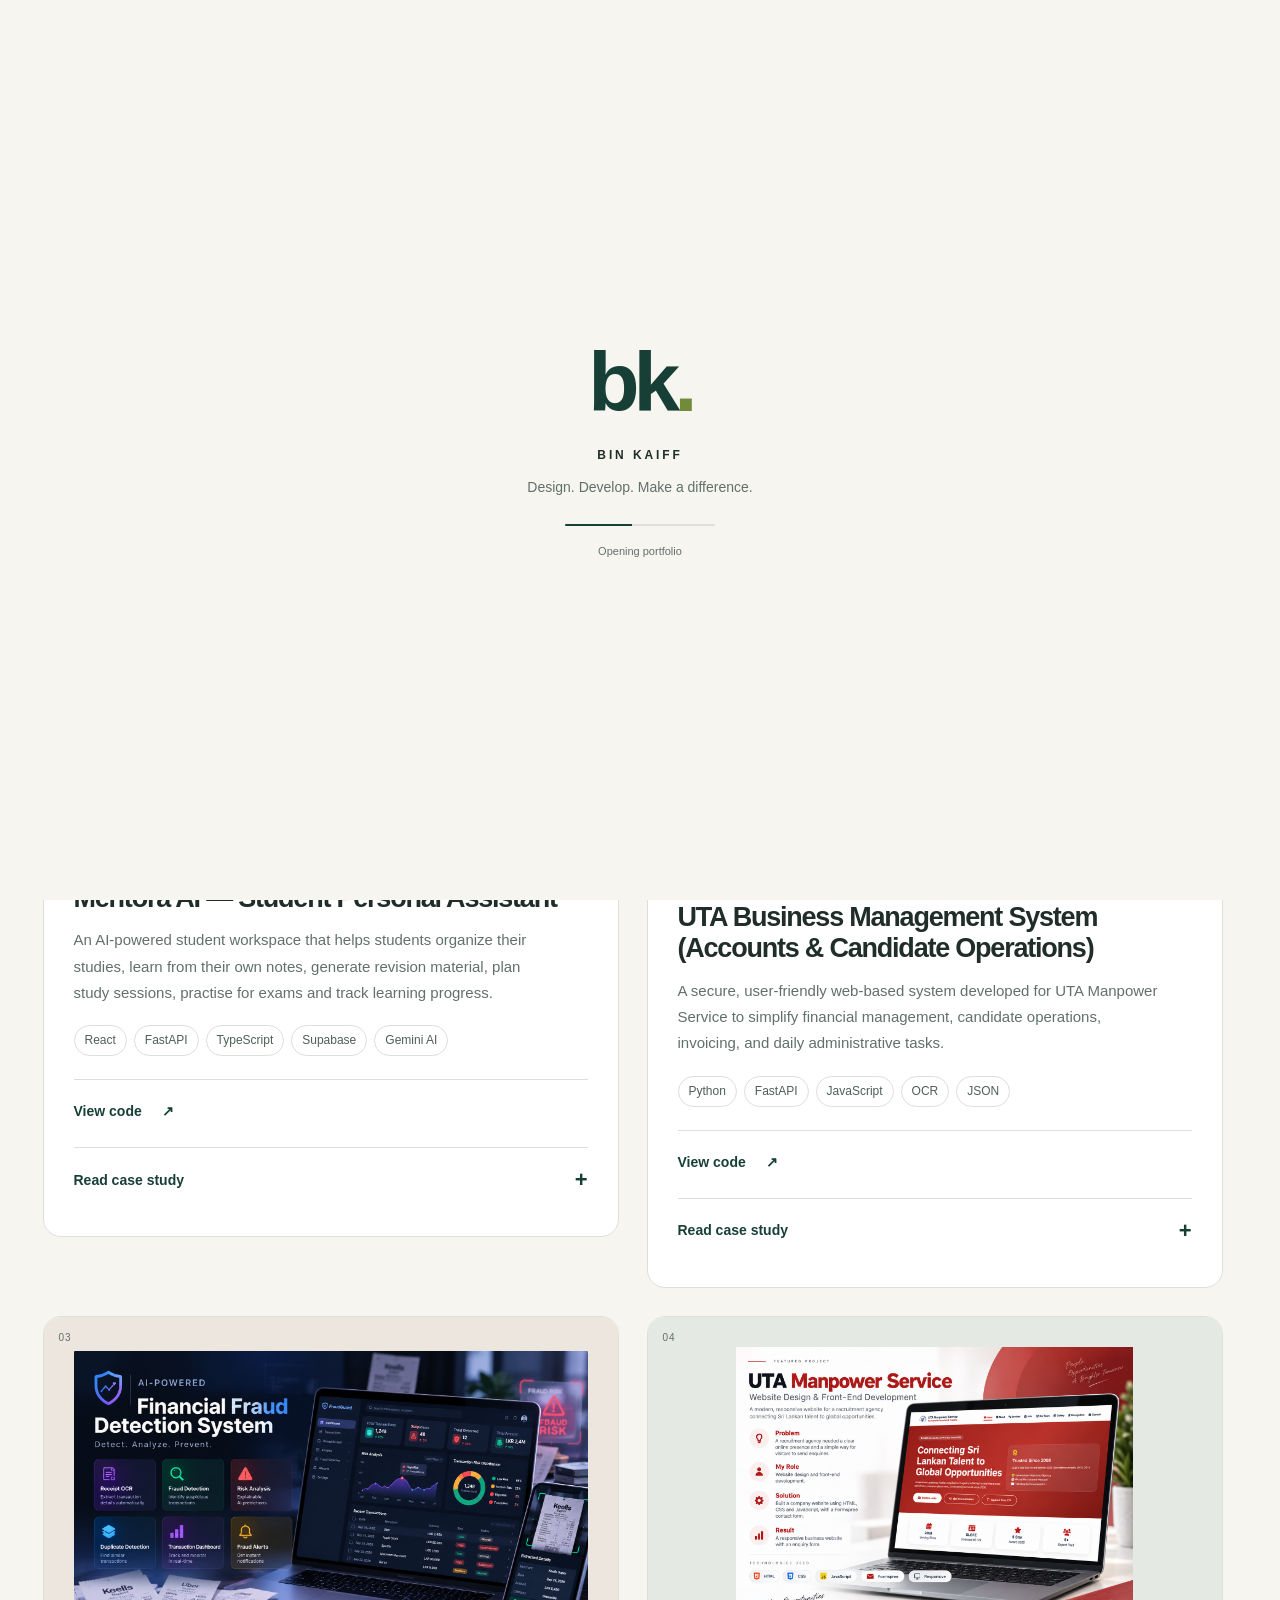
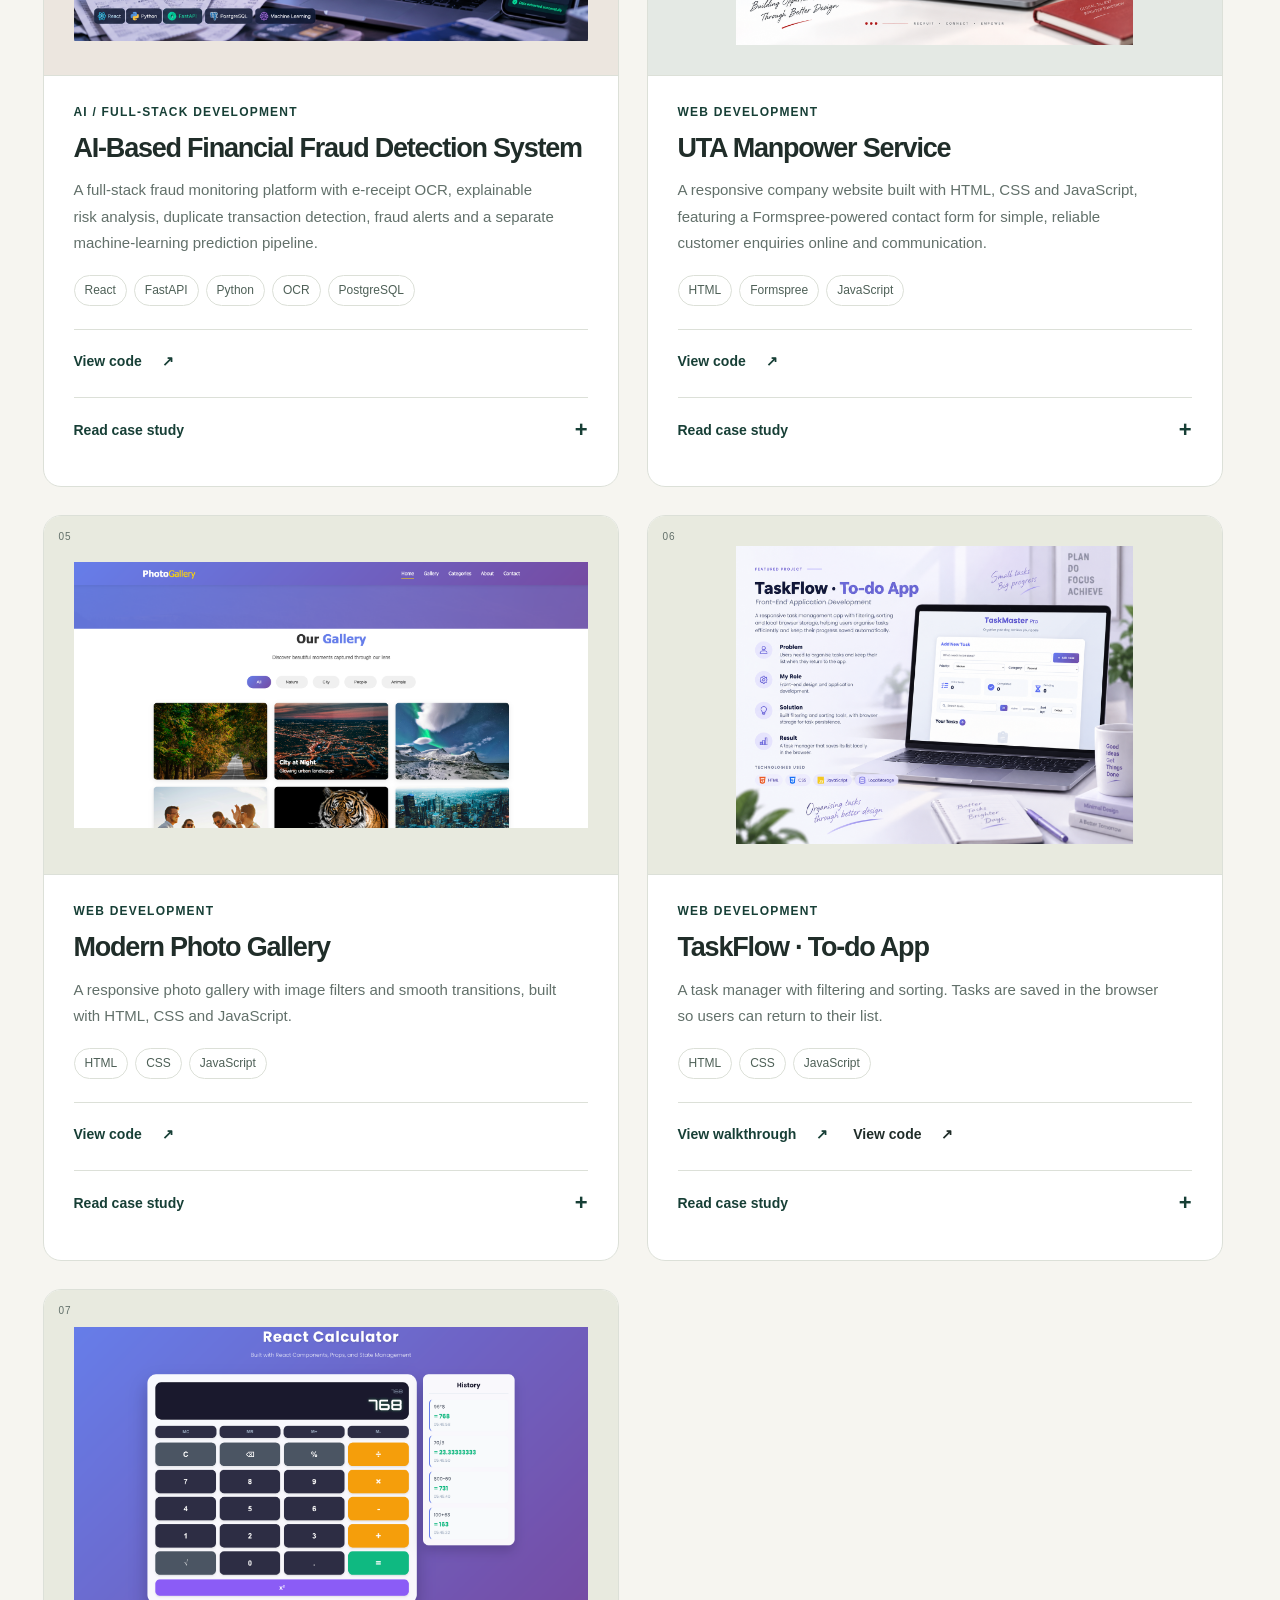
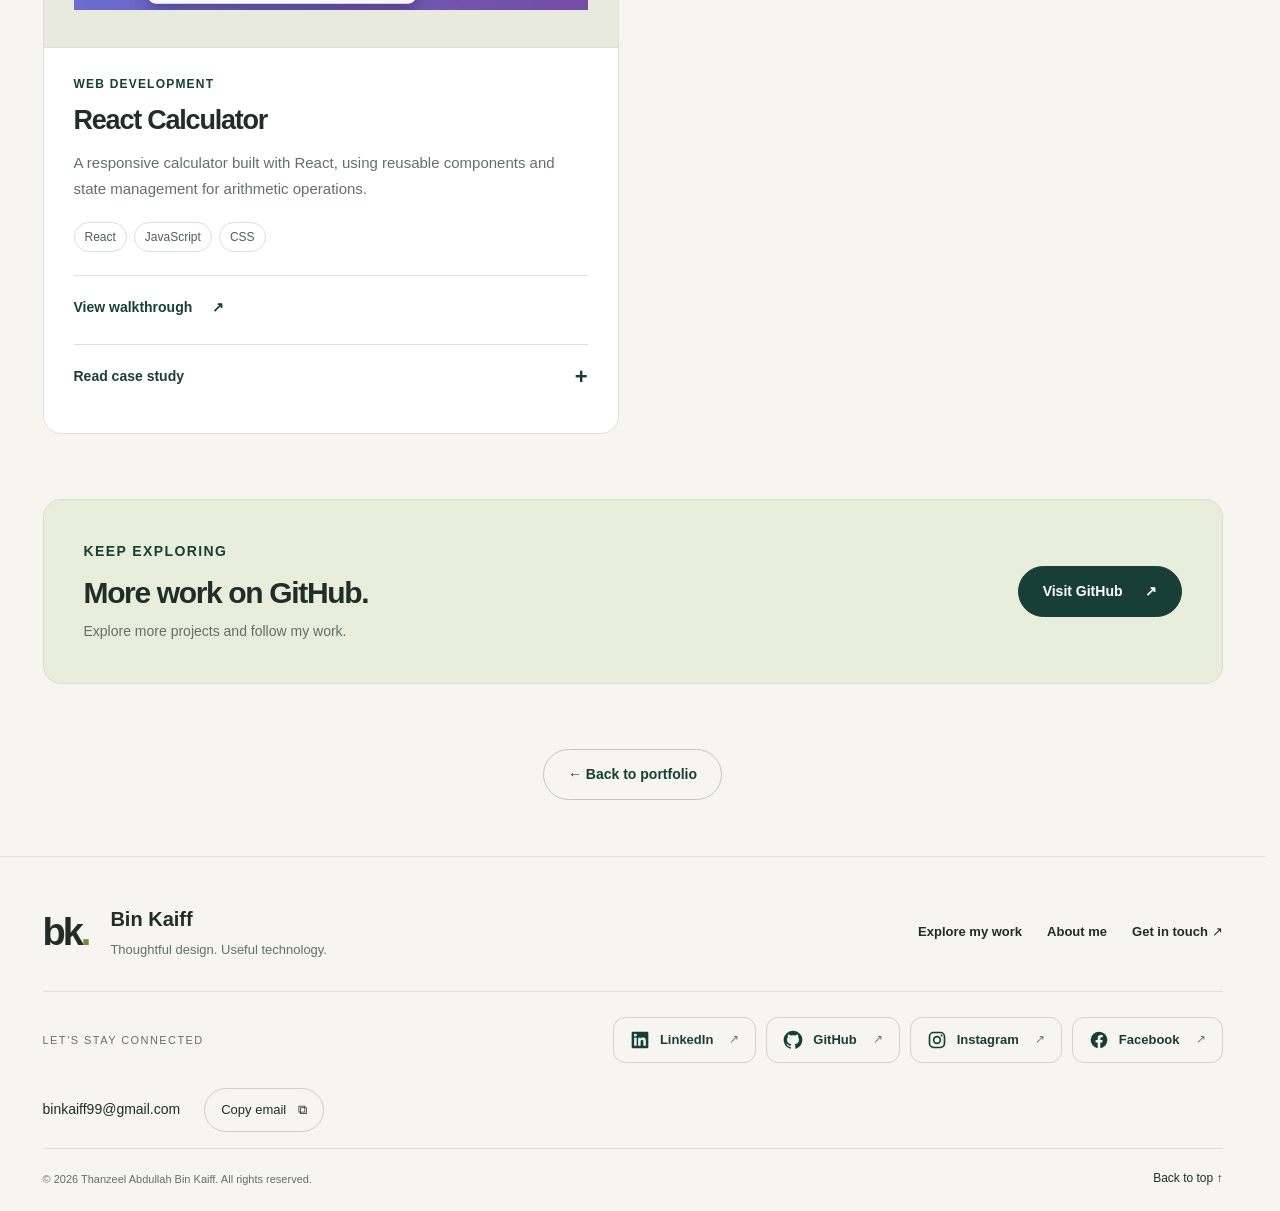
==== full.html @ 04f0a0e2 "Update portfolio" ====
<!doctype html>
<html lang="en">

<head>

    <!-- Basic Page Settings -->
    <meta charset="utf-8">
    <meta name="viewport" content="width=device-width, initial-scale=1">

    <!-- SEO Description -->
    <meta name="description" content="Bin Kaiff — UI/UX design, technical projects and work migration marketing. Explore selected projects, experience and academic work.">

    <!-- Browser Theme Color -->
    <meta name="theme-color" content="#173f36">

    <!-- Page Title -->
    <title>Technical Projects | Bin Kaiff</title>

    <!-- Favicon -->
    <link rel="icon" href="images/favicon.svg" type="image/svg+xml">

    <!-- Main CSS -->
    <link rel="stylesheet" href="css/style.css">

    <!-- JavaScript -->
    <script src="js/main.js" defer></script>
    <script src="js/transitions.js"></script>

<link rel="stylesheet" href="css/motion.css"><script src="js/motion.js" defer></script><script src="js/enhancements.js" defer></script><link rel="stylesheet" href="css/projects.css"><script src="js/projects.js" defer></script><link rel="stylesheet" href="css/viewers.css"><script src="js/document-previews.js" defer></script><script src="js/viewers.js" defer></script></head>


<body>


    <div class="reading-progress" aria-hidden="true"></div><!-- =========================================
         INTRO ANIMATION
    ========================================== -->

    <div class="site-intro" aria-hidden="true">

        <div class="intro-content">

            <span class="intro-logo">
                bk<span>.</span>
            </span>

            <span class="intro-name">
                BIN KAIFF
            </span>

            <span class="intro-caption">
                Design. Develop. Make a difference.
            </span>

            <span class="intro-line"></span>

            <span class="intro-status">
                Opening portfolio
            </span>

        </div>

    </div>


    <!-- Skip Link -->
    <a class="skip" href="#main">
        Skip to content
    </a>


    <!-- =========================================
         HEADER / NAVBAR
    ========================================== -->

    <header class="header">

        <nav class="container nav" aria-label="Main navigation">

            <!-- Logo -->
            <a class="brand" href="index.html" aria-label="Bin Kaiff home">
                bk<span>.</span>
            </a>


            <!-- Mobile Menu Button -->
            <button class="menu-toggle" aria-expanded="false" aria-controls="nav-links">
                Menu
                <span aria-hidden="true">☰</span>
            </button>


            <!-- Navigation Links -->
            <div class="nav-links" id="nav-links">

                <a href="index.html#about">
                    About
                </a>

                <a href="index.html#what-i-do" aria-current="page">
                    My work
                </a>

                <a href="index.html#experience">
                    Experience
                </a>

                <a href="index.html#education">
                    Education
                </a>

                <a class="nav-contact" href="index.html#contact">
                    Let’s talk
                    <span aria-hidden="true">↗</span>
                </a>

            </div>

        </nav>

    </header>



    <!-- =========================================
         MAIN CONTENT
    ========================================== -->

    <main id="main">

        <div class="container">


            <!-- =====================================
                 PAGE INTRO
            ====================================== -->

            <div class="page-intro">

                <p class="eyebrow">
                    Selected work / 04 projects
                </p>

                <h1>
                    Technical Projects<span>.</span>
                </h1>

                <p class="lead">
                    Four web projects, from a business website
                    to everyday tools.
                    Explore the available code and project walkthroughs.
                </p>

            </div>



            <!-- =====================================
                 PROJECT CATEGORY TABS
            ====================================== -->

            <nav class="project-tabs" aria-label="Project categories">

                <a href="ui.html">
                    UI/UX Design
                </a>

                <a href="full.html" aria-current="page">
                    Technical Projects
                </a>

                <a href="work.html">
                    Work Migration Marketing
                </a>

            </nav>



            <!-- =====================================
                 PROJECTS GRID
            ====================================== -->

            <div class="projects-grid">

                <article class="project-card" id="uta-website">
                    <div class="project-image">
                        <img src="images/ment.jpg" alt="UTA Manpower Service project preview" loading="lazy">
                        <span class="image-index">
                            01
                        </span>
                    </div>

                    <div class="project-body">
                        <p class="eyebrow">
                            AI / FULL-STACK DEVELOPMENT
                        </p>
                        <h2>
                            Mentora AI — Student Personal Assistant
                        </h2>
                        <p>
                            An AI-powered student workspace that helps students organize their studies, 
                            learn from their own notes, generate revision material, plan study sessions, 
                            practise for exams and track learning progress.
                        </p>

                        <div class="tags">
                            <span>React</span>
                            <span>FastAPI</span>
                            <span>TypeScript</span>
                            <span>Supabase</span>
                            <span>Gemini AI</span>
                        </div>
                        <div class="project-actions">

                            <a class="text-link" href="https://github.com/binkaiff/bin-kaiff-portfolio.git" rel="noopener noreferrer">
                                View code
                                <span aria-hidden="true">↗</span>
                            </a>
                        </div>
                    <details class="case-study"><summary>Read case study <span aria-hidden="true">+</span></summary><dl><div><dt>Problem</dt><dd>Students often manage notes, revision, assignments and study planning across different tools, making it difficult to stay organized and focus on weaker topics.</dd></div><div><dt>My role</dt><dd>Full-stack development, UI/UX implementation, backend API development, AI integration, Supabase authentication, database integration and cloud deployment.</dd></div><div><dt>Solution</dt><dd>Built a React + TypeScript and FastAPI platform with Google authentication, PDF-based AI chat, smart flashcards, personalized study planning, AI tutor support, exam practice, assignment tracking and learning-progress monitoring. Added Tamil, English and Sinhala support and connected Gemini AI for intelligent study assistance.</dd></div><div><dt>Result</dt><dd>A responsive, deployed AI-powered student workspace that brings notes, revision, planning, tutoring and progress tracking into one platform, helping students manage their learning more efficiently.</dd></div></dl></details></div>
                </article>

                <article class="project-card" id="uta-website">
                    <div class="project-image">
                        <img src="images/ai.jpg" alt="UTA Manpower Service project preview" loading="lazy">
                        <span class="image-index">
                            02
                        </span>
                    </div>

                    <div class="project-body">
                        <p class="eyebrow">
                            FULL-STACK DEVELOPMENT / BUSINESS MANAGEMENT SYSTEM
                        </p>
                        <h2>
                            UTA Business Management System
                            <br>
                            (Accounts & Candidate Operations)
                        </h2>
                        <p>
                            A secure, user-friendly web-based system developed for UTA Manpower Service to simplify financial management, 
                            candidate operations, invoicing, and daily administrative tasks.
                        </p>

                        <div class="tags">
                            <span>Python</span>
                            <span>FastAPI</span>
                            <span>JavaScript</span>
                            <span>OCR</span>
                            <span>JSON</span>
                        </div>
                        <div class="project-actions">

                            <a class="text-link" href="https://github.com/binkaiff/AI-Financial-Fraud-Detection" rel="noopener noreferrer">
                                View code
                                <span aria-hidden="true">↗</span>
                            </a>
                        </div>
                    <details class="case-study"><summary>Read case study <span aria-hidden="true">+</span></summary><dl><div><dt>Problem</dt><dd>Managing financial transactions, account balances, candidate-related invoices, and recruitment administration through separate files and manual processes can lead to data inconsistencies, time-consuming operations, and difficulties in tracking daily business activities.</dd></div><div><dt>My role</dt><dd>Full-stack development, UI/UX design, Flask backend, database integration, authentication, invoice management, and deployment.</dd></div><div><dt>Solution</dt><dd>Built a centralized platform with Accounts and Candidate modules for financial tracking, balance calculations, Excel reporting, invoice generation, and user management.</dd></div><div><dt>Result</dt><dd>Delivered a deployed internal business management system that combines financial administration and candidate-related operations in one platform. The application simplifies record handling, improves access to operational information, reduces repetitive manual tasks, and provides a more organized workflow for UTA Manpower Service.</dd></div></dl></details></div>
                </article>


                <article class="project-card" id="uta-website">
                    <div class="project-image">
                        <img src="images/ai.jpg" alt="UTA Manpower Service project preview" loading="lazy">
                        <span class="image-index">
                            03
                        </span>
                    </div>

                    <div class="project-body">
                        <p class="eyebrow">
                            AI / FULL-STACK DEVELOPMENT
                        </p>
                        <h2>
                            AI-Based Financial Fraud Detection System
                        </h2>
                        <p>
                            A full-stack fraud monitoring platform with e-receipt OCR, 
                            explainable risk analysis, duplicate transaction detection, 
                            fraud alerts and a separate machine-learning prediction pipeline.
                        </p>

                        <div class="tags">
                            <span>React</span>
                            <span>FastAPI</span>
                            <span>Python</span>
                            <span>OCR</span>
                            <span>PostgreSQL</span>
                        </div>
                        <div class="project-actions">

                            <a class="text-link" href="https://github.com/binkaiff/AI-Financial-Fraud-Detection" rel="noopener noreferrer">
                                View code
                                <span aria-hidden="true">↗</span>
                            </a>
                        </div>
                    <details class="case-study"><summary>Read case study <span aria-hidden="true">+</span></summary><dl><div><dt>Problem</dt><dd>Manual transaction review is slow and makes suspicious activity harder to identify.</dd></div><div><dt>My role</dt><dd>Full-stack development, UI/UX implementation, backend API development, OCR integration, database design and fraud-risk logic.</dd></div><div><dt>Solution</dt><dd>Built a React + FastAPI platform with receipt OCR, editable transaction extraction, duplicate detection, risk scoring, and ML-based fraud prediction.</dd></div><div><dt>Result</dt><dd>A responsive fraud-monitoring system that automates receipt processing and highlights risky transactions.</dd></div></dl></details></div>
                </article>
                


                <article class="project-card" id="uta-website">
                    <div class="project-image">
                        <img src="images/uta.jpg" alt="UTA Manpower Service project preview" loading="lazy">
                        <span class="image-index">
                            04
                        </span>
                    </div>

                    <div class="project-body">
                        <p class="eyebrow">
                            Web development
                        </p>
                        <h2>
                            UTA Manpower Service
                        </h2>
                        <p>
                            A responsive company website built with HTML, CSS and JavaScript, 
                            featuring a Formspree-powered contact form for simple, reliable customer 
                            enquiries online and communication.
                        </p>

                        <div class="tags">
                            <span>HTML</span>
                            <span>Formspree</span>
                            <span>JavaScript</span>
                        </div>

                        <div class="project-actions">
                            <a class="text-link" href="https://github.com/binkaiff/Project-Portfolio.git" rel="noopener noreferrer">
                                View code
                                <span aria-hidden="true">↗</span>
                            </a>
                        </div>
                    <details class="case-study"><summary>Read case study <span aria-hidden="true">+</span></summary><dl><div><dt>Problem</dt><dd>A recruitment agency needs a clear online presence and a way for visitors to send enquiries.</dd></div><div><dt>My role</dt><dd>Website design and front-end development.</dd></div><div><dt>Solution</dt><dd>Built a company website using HTML, CSS and JavaScript, with a Formspree contact form.</dd></div><div><dt>Result</dt><dd>A responsive business website with an enquiry form.</dd></div></dl></details></div>
                </article>



                <!-- =================================
                     PROJECT 02 - PHOTO GALLERY
                ================================== -->

                <article class="project-card" id="photo-gallery">
                    <div class="project-image">
                        <img src="images/photo.png" alt="Modern Photo Gallery project preview" loading="lazy">
                        <span class="image-index">
                            05
                        </span>
                    </div>

                    <div class="project-body">
                        <p class="eyebrow">
                            Web development
                        </p>
                        <h2>
                            Modern Photo Gallery
                        </h2>
                        <p>
                            A responsive photo gallery with
                            image filters and smooth transitions,
                            built with HTML, CSS and JavaScript.
                        </p>

                        <div class="tags">
                            <span>HTML</span>
                            <span>CSS</span>
                            <span>JavaScript</span>
                        </div>

                        <div class="project-actions">
                            <a class="text-link" href="https://github.com/binkaiff/modern-photo-gallery-website.git" rel="noopener noreferrer">
                                View code
                                <span aria-hidden="true">↗</span>
                            </a>
                        </div>
                    <details class="case-study"><summary>Read case study <span aria-hidden="true">+</span></summary><dl><div><dt>Problem</dt><dd>Visitors need a simple way to browse and filter a collection of photographs.</dd></div><div><dt>My role</dt><dd>Front-end development and responsive layout.</dd></div><div><dt>Solution</dt><dd>Used HTML, CSS and JavaScript to create an image gallery with filtering and transitions.</dd></div><div><dt>Result</dt><dd>A responsive gallery that lets visitors narrow down the images they see.</dd></div></dl></details></div>
                </article>

                <!-- =================================
                     PROJECT 03 - TASKFLOW TO-DO APP
                ================================== -->

                <article class="project-card" id="taskflow">
                    <div class="project-image">
                        <img src="images/todo.jpg" alt="TaskFlow · To-do App project preview" loading="lazy">
                        <span class="image-index">
                            06
                        </span>
                    </div>

                    <div class="project-body">
                        <p class="eyebrow">
                            Web development
                        </p>
                        <h2>
                            TaskFlow · To-do App
                        </h2>
                        <p>
                            A task manager with filtering and sorting.
                            Tasks are saved in the browser so users
                            can return to their list.
                        </p>

                        <div class="tags">

                            <span>HTML</span>
                            <span>CSS</span>
                            <span>JavaScript</span>
                        </div>

                        <div class="project-actions">
                            <a class="text-link" href="https://www.linkedin.com/posts/binkaiff_codvedajourney-codvedainternship-codvedatech-activity-7433808986455367680-Jp52?utm_source=share&amp;utm_medium=member_desktop&amp;rcm=ACoAAEb-3E4Bo8q_L6Go0V0ieKv-mt8ImqnsoBM" rel="noopener noreferrer">
                                View walkthrough
                                <span aria-hidden="true">↗</span>
                            </a>

                            <a class="text-link" href="https://github.com/binkaiff/codveda-level2-task2-todo-app.git" rel="noopener noreferrer">
                                View code
                                <span aria-hidden="true">↗</span>
                            </a>
                        </div>
                    <details class="case-study"><summary>Read case study <span aria-hidden="true">+</span></summary><dl><div><dt>Problem</dt><dd>Users need to organise tasks and keep their list when they return to the app.</dd></div><div><dt>My role</dt><dd>Front-end application development.</dd></div><div><dt>Solution</dt><dd>Built filtering and sorting tools, with browser storage for task persistence.</dd></div><div><dt>Result</dt><dd>A task manager that saves its list locally in the browser.</dd></div></dl></details></div>
                </article>



                <!-- =================================
                     PROJECT 04 - REACT CALCULATOR
                ================================== -->

                <article class="project-card" id="react-calculator">
                    <div class="project-image">
                        <img src="images/calculator.png" alt="React Calculator project preview" loading="lazy">
                        <span class="image-index">
                            07
                        </span>
                    </div>

                    <div class="project-body">
                        <p class="eyebrow">
                            Web development
                        </p>
                        <h2>
                            React Calculator
                        </h2>
                        <p>
                            A responsive calculator built with React,
                            using reusable components and state management
                            for arithmetic operations.
                        </p>

                        <div class="tags">
                            <span>React</span>
                            <span>JavaScript</span>
                            <span>CSS</span>
                        </div>

                        <div class="project-actions">
                            <a class="text-link" href="https://www.linkedin.com/posts/binkaiff_codvedajourney-codvedainternship-codvedatech-activity-7433532135237443585-rUWS?utm_source=share&amp;utm_medium=member_desktop&amp;rcm=ACoAAEb-3E4Bo8q_L6Go0V0ieKv-mt8ImqnsoBM" rel="noopener noreferrer">
                                View walkthrough
                                <span aria-hidden="true">↗</span>
                            </a>
                        </div>
                    <details class="case-study"><summary>Read case study <span aria-hidden="true">+</span></summary><dl><div><dt>Problem</dt><dd>Users need a clear interface for everyday arithmetic.</dd></div><div><dt>My role</dt><dd>React interface and component development.</dd></div><div><dt>Solution</dt><dd>Used reusable React components and state management to handle calculations.</dd></div><div><dt>Result</dt><dd>A responsive calculator interface for arithmetic operations.</dd></div></dl></details></div>
                </article>
            </div>



            <!-- =====================================
                 GITHUB CTA SECTION
            ====================================== -->

            <section class="cta-band">
                <div>
                    <p class="eyebrow">
                        Keep exploring
                    </p>
                    <h2>
                        More work on GitHub.
                    </h2>
                    <p>
                        Explore more projects and follow my work.
                    </p>
                </div>

                <a class="button" href="https://github.com/binkaiff" target="_blank"rel="noopener noreferrer">
                    Visit GitHub
                    <span aria-hidden="true">↗</span>
                </a>
            </section>



            <!-- =====================================
                 BACK TO PORTFOLIO
            ====================================== -->

            <div class="page-return">

                <a class="button secondary back-to-portfolio" href="index.html#what-i-do">
                    ← Back to portfolio
                </a>

            </div>


        </div>

    </main>



    <!-- =========================================
         FOOTER
    ========================================== -->

    <footer class="site-footer">

        <div class="container">


            <!-- =====================================
                 FOOTER TOP
            ====================================== -->

            <div class="footer-main">


                <!-- Footer Logo / Name -->
                <div class="footer-identity">

                    <a class="brand" href="index.html" aria-label="Bin Kaiff home">
                        bk<span>.</span>
                    </a>


                    <div>

                        <strong>
                            Bin Kaiff
                        </strong>

                        <p>
                            Thoughtful design.
                            Useful technology.
                        </p>

                    </div>

                </div>



                <!-- Footer Navigation -->
                <nav class="footer-nav" aria-label="Footer navigation">

                    <a href="index.html#what-i-do">
                        Explore my work
                    </a>

                    <a href="index.html#about">
                        About me
                    </a>

                    <a href="index.html#contact">
                        Get in touch
                        <span aria-hidden="true">↗</span>
                    </a>

                </nav>

            </div>



            <!-- =====================================
                 SOCIAL MEDIA
            ====================================== -->

            <div class="footer-connect">

                <p class="footer-label">
                    LET’S STAY CONNECTED
                </p>


                <nav class="footer-socials" aria-label="Social media">


                    <!-- LinkedIn -->
                    <a class="footer-social" href="https://www.linkedin.com/in/binkaiff/" target="_blank" rel="noopener noreferrer" aria-label="LinkedIn (opens in a new tab)">

                        <svg xmlns="http://www.w3.org/2000/svg" width="20" height="20" viewbox="0 0 24 24" fill="currentColor" aria-hidden="true" focusable="false">
                            <path d="M20.45 2H3.55C2.69 2 2 2.68 2 3.52v16.96c0 .84.69 1.52 1.55 1.52h16.9c.86 0 1.55-.68 1.55-1.52V3.52c0-.84-.69-1.52-1.55-1.52zM7.93 18.75H4.98V9.2h2.95v9.55zM6.46 7.9a1.71 1.71 0 1 1 0-3.42 1.71 1.71 0 0 1 0 3.42zM19 18.75h-2.95v-4.64c0-1.1-.02-2.53-1.54-2.53-1.55 0-1.79 1.21-1.79 2.45v4.72H9.77V9.2h2.83v1.3h.04c.4-.75 1.36-1.54 2.8-1.54 3 0 3.56 1.97 3.56 4.53v5.26z"></path>
                        </svg>

                        <span>
                            LinkedIn
                        </span>

                        <span class="social-arrow" aria-hidden="true">
                            ↗
                        </span>

                    </a>



                    <!-- GitHub -->
                    <a class="footer-social" href="https://github.com/binkaiff" target="_blank" rel="noopener noreferrer" aria-label="GitHub (opens in a new tab)">

                        <svg xmlns="http://www.w3.org/2000/svg" width="20" height="20" viewbox="0 0 24 24" fill="currentColor" aria-hidden="true" focusable="false">
                            <path d="M12 .8a11.2 11.2 0 0 0-3.54 21.83c.56.1.76-.24.76-.54v-2.08c-3.12.68-3.78-1.32-3.78-1.32-.51-1.29-1.24-1.63-1.24-1.63-1.02-.7.08-.69.08-.69 1.13.08 1.72 1.16 1.72 1.16 1 1.71 2.62 1.22 3.26.94.1-.72.39-1.22.71-1.5-2.49-.28-5.1-1.24-5.1-5.54 0-1.22.44-2.22 1.15-3-.12-.28-.5-1.42.11-2.95 0 0 .94-.3 3.08 1.15a10.7 10.7 0 0 1 5.61 0c2.14-1.45 3.08-1.15 3.08-1.15.61 1.53.23 2.67.11 2.95.72.78 1.15 1.78 1.15 3 0 4.31-2.62 5.26-5.12 5.54.4.35.76 1.03.76 2.08v3.04c0 .3.2.65.77.54A11.2 11.2 0 0 0 12 .8z"></path>
                        </svg>

                        <span>
                            GitHub
                        </span>

                        <span class="social-arrow" aria-hidden="true">
                            ↗
                        </span>

                    </a>



                    <!-- Instagram -->
                    <a class="footer-social" href="https://www.instagram.com/bin_kaiff" target="_blank" rel="noopener noreferrer" aria-label="Instagram (opens in a new tab)">

                        <svg xmlns="http://www.w3.org/2000/svg" width="20" height="20" viewbox="0 0 24 24" fill="currentColor" aria-hidden="true" focusable="false">

                            <rect x="3" y="3" width="18" height="18" rx="5" fill="none" stroke="currentColor" stroke-width="2"></rect>

                            <circle cx="12" cy="12" r="4" fill="none" stroke="currentColor" stroke-width="2"></circle>

                            <circle cx="17.5" cy="6.5" r="1.2"></circle>

                        </svg>

                        <span>
                            Instagram
                        </span>

                        <span class="social-arrow" aria-hidden="true">
                            ↗
                        </span>

                    </a>



                    <!-- Facebook -->
                    <a class="footer-social" href="https://www.facebook.com/share/1F5GfMRYYk/?mibextid=wwXIfr" target="_blank" rel="noopener noreferrer" aria-label="Facebook (opens in a new tab)">

                        <svg xmlns="http://www.w3.org/2000/svg" width="20" height="20" viewbox="0 0 24 24" fill="currentColor" aria-hidden="true" focusable="false">
                            <path d="M22 12a10 10 0 1 0-11.56 9.88v-6.99H7.9V12h2.54V9.8c0-2.5 1.49-3.89 3.77-3.89 1.09 0 2.23.2 2.23.2v2.45h-1.26c-1.24 0-1.62.77-1.62 1.56V12h2.77l-.44 2.89h-2.33v6.99A10 10 0 0 0 22 12z"></path>
                        </svg>

                        <span>
                            Facebook
                        </span>

                        <span class="social-arrow" aria-hidden="true">
                            ↗
                        </span>

                    </a>


                </nav>

            </div>



            <!-- =====================================
                 FOOTER BOTTOM
            ====================================== -->

            <div class="footer-email"><a href="mailto:binkaiff99@gmail.com">binkaiff99@gmail.com</a><div class="email-copy"><button type="button" class="copy-email" data-email="binkaiff99@gmail.com">Copy email <span aria-hidden="true">⧉</span></button><span class="copy-status" role="status" aria-live="polite"></span></div></div><div class="footer-bottom">

                <p>
                    ©
                    <span data-year>2026</span>
                    Thanzeel Abdullah Bin Kaiff.
                    All rights reserved.
                </p>

                <a href="#main">
                    Back to top
                    <span aria-hidden="true">↑</span>
                </a>

            </div>


        </div>

    </footer>


</body>

</html>
---- css/style.css ----
/* Shared design system. Edit these variables to change the whole portfolio. */
:root{--paper:#f6f5f0;--white:#fff;--ink:#202d29;--muted:#62706a;--green:#173f36;--lime:#dcebaf;--line:#dce0d8;--radius:18px;--width:1180px}*{box-sizing:border-box}html{scroll-behavior:smooth;scroll-padding-top:105px}body{margin:0;background:var(--paper);color:var(--ink);font-family:Inter,-apple-system,BlinkMacSystemFont,"Segoe UI",sans-serif;font-size:16px;line-height:1.65}a{color:inherit;text-decoration:none}button,input,textarea{font:inherit}button,a,input,textarea{-webkit-tap-highlight-color:transparent}a,button{touch-action:manipulation}a:focus-visible,button:focus-visible,input:focus-visible,textarea:focus-visible{outline:3px solid #6b8839;outline-offset:5px}img{display:block;max-width:100%}p{margin:0 0 1.2rem;color:var(--muted)}h1,h2,h3{font-weight:550;letter-spacing:-.045em;line-height:1.14;margin:0 0 22px}h1{font-size:clamp(42px,5.4vw,72px)}h2{font-size:clamp(30px,3.2vw,44px)}h3{font-size:24px}em{font-family:Georgia,serif;font-weight:400}strong{color:var(--ink)}.container{width:min(var(--width),calc(100% - 80px));margin-inline:auto}.header{position:sticky;top:0;background:rgba(246,245,240,.97);border-bottom:1px solid var(--line);z-index:20}.nav{min-height:88px;display:flex;align-items:center;justify-content:space-between;gap:24px}.brand{font-size:38px;font-weight:750;letter-spacing:-3px;line-height:1}.brand span{color:#718b3b}.nav-links{display:flex;align-items:center;gap:32px;font-size:14px;font-weight:550}.nav-links a:hover,.text-link:hover{color:#617b37}.nav-contact{background:var(--green);color:white;padding:11px 20px;border-radius:100px}.nav-links .nav-contact:hover{background:#28574b;color:white}.menu-toggle{display:none}.skip{position:fixed;top:-70px;left:20px;background:var(--green);color:white;padding:10px 20px;z-index:100}.skip:focus{top:10px}.eyebrow{font-size:11px;font-weight:650;letter-spacing:.15em;text-transform:uppercase;color:var(--green);margin-bottom:22px;display:block}.dot{width:7px;height:7px;border-radius:50%;background:#829f46;display:inline-block;margin-right:8px}.hero{display:grid;grid-template-columns:1.3fr 1fr;gap:72px;align-items:center;padding-block:72px 80px}.hero h1{letter-spacing:-.055em}.hero h1 em{color:var(--green)}.hero-intro{font-size:17px;max-width:540px;margin-top:28px}.actions{display:flex;flex-wrap:wrap;gap:12px;margin-top:30px}.button{display:inline-flex;align-items:center;justify-content:center;gap:22px;background:var(--green);color:white;border:1px solid var(--green);border-radius:100px;padding:13px 24px;font-size:14px;font-weight:600;transition:background .2s,transform .2s}.button:hover{background:#2d594d;transform:translateY(-2px)}.button.secondary{color:var(--green);background:transparent;border-color:#bec8be}.button.secondary:hover{background:#e8ecdf}.hero-note{display:flex;gap:26px;border-top:1px solid var(--line);padding-top:23px;margin-top:42px;font-size:9px;letter-spacing:.16em;color:var(--muted)}.portrait-wrap{background:#e6e9dc;padding:14px;border-radius:140px 140px 20px 20px;position:relative}.portrait-top{font-size:8px;letter-spacing:.08em;display:flex;justify-content:center;gap:15px;padding:19px 30px;color:var(--green)}.portrait{width:100%;height:410px;object-fit:cover;object-position:center 30%;border-radius:125px 125px 10px 10px}.portrait-caption{display:flex;justify-content:space-between;align-items:center;padding:20px 12px 6px}.portrait-caption strong{font-size:21px}.portrait-caption div span{display:block;font-size:12px;color:var(--muted)}.portrait-mark{font-size:44px;line-height:1;color:var(--green)}.section{padding-block:88px}.about{background:#eceedf;border-block:1px solid #dce0d0}.split{display:grid;grid-template-columns:1fr 1.15fr;gap:90px}.lead{font-size:19px;line-height:1.6;max-width:670px}.tags{display:flex;flex-wrap:wrap;gap:7px}.tags span{font-size:11px;line-height:1.4;border:1px solid var(--line);padding:6px 10px;border-radius:100px;color:#4e6057}.about .tags span{border-color:#cbd3be}.section-heading{display:flex;justify-content:space-between;align-items:end;gap:60px;margin-bottom:38px}.section-heading h2{margin-bottom:0;max-width:650px}.section-heading>p{max-width:270px;font-size:14px;margin:0}.skills-grid{display:grid;grid-template-columns:repeat(3,1fr);gap:20px}.skill-card{display:flex;flex-direction:column;background:var(--white);border:1px solid var(--line);border-radius:var(--radius);padding:30px;transition:transform .2s,border-color .2s}.skill-card:hover{transform:translateY(-4px);border-color:#a2b592}.number{font-size:12px;letter-spacing:.1em;color:#7a8a72;margin-bottom:35px}.skill-card h3{font-size:27px;min-height:62px}.skill-card p{font-size:14px}.skill-card .tags{margin-top:auto;padding-top:10px}.text-link{display:inline-flex;align-items:center;gap:20px;font-size:13px;font-weight:600}.skill-card>.text-link{border-top:1px solid var(--line);margin-top:27px;padding-top:20px;justify-content:space-between}.experience-section{background:#eeefe8}.experience-row{display:grid;grid-template-columns:280px 1fr;gap:50px;border-top:1px solid #d5dbcf;padding:32px 0}.experience-row:last-child{border-bottom:1px solid #d5dbcf}.role-meta .eyebrow{margin-bottom:8px}.role-meta p{font-size:13px}.experience-row h3{margin-bottom:12px}.experience-row ul{padding-left:20px;margin:0 0 16px;color:var(--muted);font-size:14px}.experience-row>div>p{font-size:15px}.education-grid{display:grid;grid-template-columns:repeat(2,1fr);gap:18px}.education-card{padding:30px;background:white;border:1px solid var(--line);border-radius:14px}.education-card h3{font-size:22px}.education-card p{font-size:14px}.education-card .eyebrow{margin-bottom:16px}.contact-section{background:var(--green);color:#fff}.contact-grid{display:grid;grid-template-columns:1fr 1fr;gap:100px}.contact-section p,.contact-section .eyebrow{color:#cedacd}.contact-section h2{font-size:clamp(40px,4.4vw,60px)}.contact-email{display:block;font-size:20px;margin:28px 0 12px;overflow-wrap:anywhere}.contact-section .socials{display:flex;gap:22px;flex-wrap:wrap;margin-top:30px}.contact-section .text-link:hover{color:var(--lime)}.form-group{margin-bottom:16px}.form-group label{display:block;font-size:12px;margin-bottom:6px;color:#e0e8df}.form-group input,.form-group textarea{width:100%;padding:11px 14px;border:1px solid #657d70;border-radius:8px;background:#ffffff0a;color:white;resize:vertical}.form-group input::placeholder,.form-group textarea::placeholder{color:#b8c8ba;font-size:13px}.contact-form button{background:var(--lime);color:var(--green);padding:13px 25px;border:0;border-radius:100px;cursor:pointer;font-size:14px;font-weight:600}.contact-form button:disabled{opacity:.6;cursor:wait}#form-status{font-size:14px;margin-top:15px}#form-status:empty{display:none}.footer{padding-block:32px;display:flex;align-items:center;justify-content:space-between;gap:25px}.footer p{margin:0;font-size:11px}.footer>div{display:flex;gap:20px}.footer .text-link{font-size:11px}.page-intro{padding:44px 0 40px}.breadcrumb{font-size:12px;color:var(--muted);display:inline-block;margin-bottom:45px}.breadcrumb:hover{text-decoration:underline}.page-intro .eyebrow{margin-bottom:16px}.page-intro h1{font-size:clamp(44px,6vw,76px)}.page-intro h1 span{color:#83994e}.page-intro .lead{max-width:630px;font-size:18px}.project-tabs{display:flex;flex-wrap:wrap;gap:10px;padding-bottom:32px}.project-tabs a{font-size:12px;border:1px solid var(--line);border-radius:100px;padding:9px 17px;transition:background .2s}.project-tabs a[aria-current],.project-tabs a:hover{background:var(--green);border-color:var(--green);color:#fff}.projects-grid{display:grid;grid-template-columns:repeat(2,minmax(0,1fr));gap:28px}.project-card{border:1px solid var(--line);border-radius:var(--radius);overflow:hidden;background:white;display:flex;flex-direction:column;transition:box-shadow .25s,transform .25s}.project-card:hover{transform:translateY(-4px);box-shadow:0 14px 36px #173f3610}.project-image{aspect-ratio:16/10;background:#e8eadf;position:relative;display:flex;padding:30px;align-items:center;justify-content:center;border-bottom:1px solid var(--line);overflow:hidden}.project-card:nth-child(2) .project-image{background:#e5e9ec}.project-card:nth-child(3) .project-image{background:#ece6df}.project-card:nth-child(4) .project-image{background:#e4e9e4}.project-image img{width:100%;height:100%;object-fit:contain;border-radius:6px;transition:transform .35s}.project-card:hover .project-image img{transform:scale(1.025)}.image-index{position:absolute;top:13px;left:15px;font-size:10px;letter-spacing:.1em;color:var(--muted)}.project-body{padding:27px 30px 24px;display:flex;flex-direction:column;flex:1}.project-body h2{font-size:27px;margin-bottom:14px}.project-body .eyebrow{font-size:10px;margin-bottom:10px}.project-body>p:not(.eyebrow){font-size:14px;line-height:1.7}.project-body .tags{margin-top:auto}.project-actions{display:flex;gap:25px;border-top:1px solid var(--line);margin-top:23px;padding-top:20px;flex-wrap:wrap}.project-actions a:first-child{color:var(--green)}.cta-band{margin:65px 0;padding:40px;background:#e8eddc;border:1px solid #d6dfc7;border-radius:var(--radius);display:flex;align-items:center;justify-content:space-between;gap:35px}.cta-band h2{font-size:30px;margin-bottom:10px}.cta-band .eyebrow{margin-bottom:13px}.cta-band p{font-size:14px;margin-bottom:0}.cta-band .button{flex-shrink:0}.document-grid{display:grid;grid-template-columns:repeat(3,1fr);gap:20px}.document-card{display:flex;flex-direction:column;background:white;padding:28px;border:1px solid var(--line);border-radius:var(--radius)}.document-icon{display:flex;justify-content:space-between;border-bottom:1px solid var(--line);padding-bottom:30px;margin-bottom:30px;font-size:26px;color:var(--green);font-weight:650;letter-spacing:-.04em}.document-icon span{font-size:12px;font-weight:400;letter-spacing:.1em}.document-card h2{font-size:27px}.document-card p{font-size:14px}.document-card .eyebrow{font-size:10px}.document-card>.text-link{margin-top:auto;padding-top:20px}
@media(min-width:1500px){.hero{padding-block:90px}.portrait{height:460px}}@media(max-width:1000px){.container{width:calc(100% - 48px)}.nav-links{gap:20px}.hero{gap:35px}.portrait{height:370px}.hero-note{gap:14px;letter-spacing:.08em}.skill-card{padding:24px}.skill-card h3{font-size:24px}.split{gap:40px}.contact-grid{gap:50px}.experience-row{grid-template-columns:220px 1fr;gap:30px}.document-grid{gap:14px}.document-card{padding:22px}}@media(max-width:760px){html{scroll-padding-top:85px}.container{width:calc(100% - 36px)}.nav{min-height:74px}.brand{font-size:34px}.menu-toggle{display:flex;gap:16px;align-items:center;background:transparent;border:1px solid var(--line);border-radius:100px;padding:8px 15px;font-size:13px;cursor:pointer}.nav-links{display:none;position:absolute;left:0;right:0;top:74px;flex-direction:column;align-items:stretch;gap:0;background:var(--paper);padding:14px 24px 24px;border-bottom:1px solid var(--line);box-shadow:0 12px 20px #173f3610}.nav-links.open{display:flex}.nav-links>a{padding:12px}.nav-contact{margin-top:8px;text-align:center}.hero{grid-template-columns:1fr;padding-block:42px 50px;gap:35px}.hero h1{font-size:clamp(42px,8.8vw,65px)}.hero-intro{font-size:16px}.hero-note{margin-top:28px}.portrait-wrap{max-width:440px;width:100%;justify-self:center}.portrait{height:360px}.section{padding-block:56px}.split,.contact-grid{grid-template-columns:1fr;gap:25px}.section-heading{display:block;margin-bottom:28px}.section-heading>p,.section-heading>.text-link{margin-top:20px;max-width:100%}.skills-grid,.education-grid,.document-grid{grid-template-columns:1fr}.skill-card h3{min-height:0}.skill-card .number{margin-bottom:22px}.skill-card p{max-width:470px}.skill-card{padding:26px}.experience-row{grid-template-columns:1fr;gap:8px;padding-block:27px}.experience-row h3{font-size:23px}.role-meta p{margin-bottom:8px}.education-card{padding:25px}.contact-grid{gap:36px}.footer{flex-wrap:wrap;padding-block:28px}.footer p{order:3;width:100%}.page-intro{padding-top:27px;padding-bottom:22px}.breadcrumb{margin-bottom:33px}.page-intro h1{font-size:43px}.page-intro .lead{font-size:16px}.project-tabs{gap:7px;padding-bottom:25px}.project-tabs a{font-size:11px;padding:8px 12px}.projects-grid{grid-template-columns:1fr;gap:24px}.project-image{padding:25px}.project-body{padding:24px}.project-body h2{font-size:25px}.cta-band{margin-block:40px;padding:28px;flex-direction:column;align-items:flex-start;gap:25px}.cta-band h2{font-size:27px}.document-card{padding:26px}}@media(prefers-reduced-motion:reduce){html{scroll-behavior:auto}*,*::before,*::after{transition:none!important;animation:none!important}}
.alternative-contact{font-size:12px}.alternative-contact a{text-decoration:underline;text-underline-offset:4px}
/* Readability and page navigation refinements. */
.skill-card p,.project-body>p:not(.eyebrow),.education-card p,.document-card p,.experience-row ul{font-size:15px;line-height:1.75}
.tags span{font-size:12px}.eyebrow,.project-body .eyebrow,.document-card .eyebrow{font-size:12px;letter-spacing:.1em}
.text-link{font-size:14px}.page-return{display:flex;justify-content:center;padding:0 0 56px}.page-return .button{min-height:48px}
.project-body p{max-width:58ch}.about p{max-width:65ch}
@media(max-width:760px){.page-return{padding-bottom:40px}.project-tabs a{font-size:12px}.hero-intro{line-height:1.75}}
/* Full photograph, natural proportions: no fixed-height crop or empty lower panel. */
.portrait-wrap{padding:16px;border-radius:24px;align-self:center}
.portrait-top{font-size:11px;letter-spacing:.12em;padding:8px 10px 18px;line-height:1.5;text-align:center}
.portrait{width:100%;height:auto;max-height:none;object-fit:contain;object-position:center;border-radius:14px}
.portrait-caption{padding:18px 8px 6px;gap:16px}
.portrait-caption div span{font-size:13px}.portrait-mark{font-size:36px}
.hero h1{font-size:clamp(42px,4.8vw,64px);line-height:1.12}
.hero{gap:56px}.hero-note{font-size:10px;letter-spacing:.1em}
/* Brief branded introduction; it never intercepts clicks or keyboard focus. */
.site-intro{position:fixed;inset:0;z-index:100;background:var(--paper);display:grid;place-items:center;opacity:0;visibility:hidden;pointer-events:none;transition:opacity .3s ease,visibility .3s ease}
.is-loading .site-intro{opacity:1;visibility:visible}
.intro-content{display:flex;align-items:center;flex-direction:column;text-align:center;padding:28px}
.intro-logo{font-size:84px;font-weight:750;line-height:1;letter-spacing:-6px;color:var(--green)}.intro-logo>span{color:#718b3b}
.intro-name{font-size:12px;letter-spacing:.24em;margin:22px 0 10px;font-weight:650}
.intro-caption{font-size:14px;color:var(--muted)}.intro-status{font-size:11px;color:var(--muted);margin-top:16px}
.intro-line{width:150px;height:2px;background:#dce0d8;margin-top:25px;overflow:hidden;border-radius:2px}
.intro-line::after{content:"";display:block;width:45%;height:100%;background:var(--green);animation:intro-sweep .9s ease-in-out infinite}
@keyframes intro-sweep{from{transform:translateX(-110%)}to{transform:translateX(330%)}}
/* Keep the header steady while the page content transitions. */
main{transition:opacity .16s ease,transform .16s ease}
.is-leaving main{opacity:.35;transform:translateY(-6px)}
@media(prefers-reduced-motion:no-preference){main{animation:page-arrive .38s ease-out both}}
@keyframes page-arrive{from{opacity:.7;transform:translateY(8px)}to{opacity:1;transform:translateY(0)}}
@media(max-width:760px){.hero{gap:32px}.hero h1{font-size:clamp(40px,8.5vw,60px)}.portrait-wrap{max-width:420px;padding:12px;border-radius:20px}.portrait-top{font-size:10px;padding:6px 8px 14px}.portrait-caption{padding:15px 8px 5px}.hero-note{flex-wrap:wrap;row-gap:8px}}
@media(prefers-reduced-motion:reduce){.site-intro{display:none}main,.is-leaving main{opacity:1;transform:none;animation:none;transition:none}}
@media print{.site-intro{display:none!important}main{opacity:1!important;transform:none!important}}
/* Name above the full image; a compact header keeps the photo close to it. */
.portrait-wrap{display:flex;flex-direction:column;gap:0}
.portrait-top{padding:3px 8px 10px;font-size:10px}
.portrait-caption{padding:0 8px 16px;flex:none}
.portrait-caption strong{font-size:25px}.portrait-caption div span{margin-top:3px}
.portrait{display:block;flex:none;height:auto;width:100%;opacity:1;visibility:visible;transform:none;animation:none;transition:none}
.is-loading .intro-line::after{animation-duration:2s}
/* Portrait details sit directly underneath the complete photograph. */
.portrait-top{padding:18px 8px 8px;text-align:left;justify-content:flex-start}
.portrait-caption{padding:0 8px 6px}
/* Shared footer: clear navigation and self-contained social logos. */
.site-footer{background:var(--paper);border-top:1px solid var(--line);padding:46px 0 22px}
.footer-main{display:flex;justify-content:space-between;align-items:center;gap:32px;padding-bottom:30px}
.footer-identity{display:flex;align-items:center;gap:22px}.footer-identity strong{font-size:20px}.footer-identity p{font-size:13px;margin:3px 0 0}
.footer-nav{display:flex;gap:25px;flex-wrap:wrap;font-size:13px;font-weight:550}.footer-nav a:hover,.footer-bottom a:hover{color:#617b37}
.footer-connect{border-top:1px solid var(--line);padding:25px 0;display:flex;align-items:center;justify-content:space-between;gap:28px}
.footer-label{font-size:11px;letter-spacing:.13em;margin:0;color:var(--muted)}
.footer-socials{display:flex;flex-wrap:wrap;gap:10px}.footer-social{display:flex;align-items:center;gap:10px;min-height:46px;padding:11px 16px;border:1px solid #cdd5c8;border-radius:12px;font-size:13px;font-weight:550;color:var(--green);transition:background .2s,color .2s,transform .2s}
.footer-social svg{flex:none}.social-arrow{font-size:12px;margin-left:6px;opacity:.65}.footer-social:hover{background:var(--green);color:white;border-color:var(--green);transform:translateY(-2px)}
.footer-bottom{border-top:1px solid var(--line);padding-top:20px;display:flex;justify-content:space-between;align-items:center;gap:20px}.footer-bottom p{font-size:11px;margin:0}.footer-bottom>a{font-size:12px;white-space:nowrap}
@media(max-width:760px){.site-footer{padding-top:32px}.footer-main,.footer-connect{flex-direction:column;align-items:flex-start;gap:22px}.footer-main{padding-bottom:25px}.footer-identity{gap:18px}.footer-nav{gap:22px}.footer-socials{display:grid;grid-template-columns:repeat(2,minmax(0,1fr));width:100%}.footer-social{padding:12px;gap:9px}.social-arrow{margin-left:auto}.footer-bottom{flex-wrap:wrap;gap:14px}.footer-bottom p{line-height:1.7}.portrait-top{padding:16px 8px 8px}}

/* Footer finishing touches: spacing/readability only. */
.footer-bottom-right{display:flex;align-items:center;gap:28px}
.footer-bottom-right>span{font-size:10px;color:var(--muted);font-weight:400;letter-spacing:.01em;white-space:nowrap}
.footer-bottom-right>a{font-size:12px;white-space:nowrap}

@media(max-width:760px){
  .footer-nav{gap:8px 18px;line-height:1.4}
  .footer-nav a{display:inline-flex;align-items:center;min-height:42px;padding:7px 0}
  .footer-bottom{align-items:flex-start}
  .footer-bottom-right{width:100%;flex-direction:column;align-items:flex-start;gap:10px}
  .footer-bottom-right>span{white-space:normal;line-height:1.5}
}
---- css/motion.css ----
/* Motion and responsive refinements. Loaded after style.css. */
.hero-copy,.portrait-wrap,.skill-card,.project-card,.education-card,.contact-grid>div{min-width:0}
.hero .eyebrow{display:flex;align-items:center;gap:12px;line-height:1.7;letter-spacing:.12em}
.hero .dot{flex:0 0 9px;width:9px;height:9px;margin:0;border-radius:50%;background:#285c3d;animation:status-breathe 2.8s ease-in-out infinite}
@keyframes status-breathe{0%,100%{background:#285c3d;box-shadow:0 0 0 0 #77984400}50%{background:#a8c96d;box-shadow:0 0 0 5px #77984418}}
.portrait-wrap{animation:portrait-float 2s ease-in-out infinite;transform-origin:50% 60%;margin-block:8px}
@keyframes portrait-float{0%,100%{transform:translateY(0) rotate(0)}50%{transform:translateY(-7px) rotate(.25deg)}}
.portrait{height:auto;aspect-ratio:auto;object-fit:contain}
.portrait-top{padding:8px 8px 16px;line-height:1.6}
.portrait-caption{padding:18px 8px 8px;gap:12px;flex-wrap:wrap}


.motion-background .portrait-wrap,.motion-background .hero .dot,.hero-offscreen .portrait-wrap,.hero-offscreen .hero .dot{animation-play-state:paused}
@media(hover:hover) and (pointer:fine){.button span,.text-link span,.skill-card a span{display:inline-block;transition:transform .2s ease}.button:hover span,.text-link:hover span{transform:translate(2px,-2px)}.project-card:focus-within{border-color:#97ac83;box-shadow:0 10px 24px #173f3610}}
@media(max-width:1000px) and (min-width:761px){.hero{gap:30px;grid-template-columns:minmax(0,1.15fr) minmax(0,1fr)}.hero h1{font-size:clamp(36px,4.7vw,48px)}.nav-links{gap:15px}.skills-grid{gap:14px}.skill-card{padding:20px}.skill-card h3{font-size:22px}.footer-connect{flex-direction:column;align-items:flex-start}}
@media(max-width:760px){.hero{padding-top:30px;gap:28px}.hero h1{font-size:clamp(32px,8.6vw,60px);line-height:1.14}.hero .eyebrow{font-size:10px;letter-spacing:.1em;gap:10px}.hero-intro{font-size:16px}.portrait-wrap{width:100%;max-width:400px;animation-name:portrait-float-mobile}.portrait-top{font-size:10px}.portrait-caption strong{font-size:23px}.portrait-caption div span{font-size:12px}.form-group input,.form-group textarea{font-size:16px}.nav-links{max-height:calc(100dvh - 74px);overflow-y:auto;overscroll-behavior:contain}.button,.project-tabs a,.text-link{min-height:44px}.project-tabs{row-gap:8px}.project-tabs a{display:inline-flex;align-items:center}.page-intro h1{font-size:clamp(32px,8.8vw,43px);overflow-wrap:break-word}.section-heading h2{overflow-wrap:break-word}.footer-social{min-width:0}.footer-nav a{display:inline-flex;align-items:center;min-height:44px}.project-actions{gap:12px 24px}}
@media(max-width:380px){.container{width:calc(100% - 28px)}.actions{gap:10px}.actions .button{padding:12px 17px;font-size:13px}.contact-email{font-size:17px}.hero-note{font-size:9px}.footer-social{padding:10px;gap:7px;font-size:12px}.social-arrow{margin-left:auto}.portrait-mark{font-size:28px}.project-body{padding:20px}.skill-card{padding:22px}}
@keyframes portrait-float-mobile{0%,100%{transform:translateY(0)}50%{transform:translateY(-4px)}}
@media(prefers-reduced-motion:reduce){.portrait-wrap,.hero .dot{animation:none!important;transform:none!important}.button span,.text-link span{transition:none}}
@media print{.portrait-wrap,.hero .dot{animation:none;transform:none}}
/* Section navigation and page progress. */
.reading-progress{position:fixed;inset:0 auto auto 0;width:100%;height:3px;background:#7d9e4c;transform:scaleX(0);transform-origin:left;z-index:110;pointer-events:none}
.nav-links>a{position:relative}.nav-links>a:not(.nav-contact)::after{content:"";position:absolute;left:0;right:0;bottom:-8px;height:2px;border-radius:2px;background:var(--green);transform:scaleX(0);transform-origin:left;transition:transform .25s ease}
.nav-links>a.section-active:not(.nav-contact)::after{transform:scaleX(1)}
.nav-links>.nav-contact.section-active{box-shadow:0 0 0 3px var(--paper),0 0 0 5px #7d9e4c}
html.restoring-position{scroll-behavior:auto!important}
@media(hover:hover) and (pointer:fine){.project-card .project-image img{transition:transform .35s ease}.project-card:hover .project-image img{transform:scale(1.045)}.project-actions a span{display:inline-block;transition:transform .2s ease}.project-actions a:hover span{transform:translate(3px,-3px)}}
@media(max-width:760px){.nav-links>a:not(.nav-contact)::after{left:12px;right:auto;width:30px;bottom:5px}.nav-links>a.section-active:not(.nav-contact){color:var(--green);font-weight:700}}
@media(prefers-reduced-motion:reduce){.project-card:hover .project-image img,.project-actions a:hover span{transform:none}.nav-links>a::after{transition:none}}
@media print{.reading-progress{display:none}}
/* Mobile menu entrance/exit. Hidden links cannot receive keyboard focus. */
@media(max-width:760px){
 .nav-links{display:flex;opacity:0;visibility:hidden;pointer-events:none;transform:translateY(-10px);transition:opacity .22s ease,transform .22s ease,visibility 0s linear .22s}
 .nav-links.open{opacity:1;visibility:visible;pointer-events:auto;transform:translateY(0);transition:opacity .22s ease,transform .22s ease,visibility 0s}
 .menu-toggle span{display:inline-block;transition:transform .22s ease}
 .menu-toggle[aria-expanded="true"] span{transform:rotate(90deg)}
}
/* Small press feedback, with no effect on layout or scroll position. */
.button,.menu-toggle,.contact-form button,.footer-social,.project-tabs a,.project-actions a{transition:transform .14s ease,background-color .2s ease,box-shadow .2s ease}
.button:active,.menu-toggle:active,.contact-form button:not(:disabled):active,.footer-social:active,.project-tabs a:active,.project-actions a:active{transform:scale(.97)}
/* Form focus, validation and honest submission feedback. */
.form-group input,.form-group textarea{transition:border-color .2s ease,box-shadow .2s ease,background-color .2s ease}
.form-group input:focus,.form-group textarea:focus{border-color:#dcebaf;background:#ffffff0f;box-shadow:0 0 0 3px #dcebaf20}
.form-group [aria-invalid="true"]{border-color:#ffc8bb;box-shadow:0 0 0 2px #ffc8bb25}
.contact-form button{display:inline-flex;align-items:center;justify-content:center;gap:10px;min-width:165px;min-height:46px}
.contact-form button.is-sending{opacity:1;cursor:wait;background:#d4dfb4}
.contact-form button.is-sending::before{content:"";width:15px;height:15px;border:2px solid #173f3638;border-top-color:var(--green);border-radius:50%;animation:send-spin .8s linear infinite}
@keyframes send-spin{to{transform:rotate(360deg)}}
#form-status[data-state]{padding:13px 15px;border-radius:10px;border:1px solid #ffffff35;line-height:1.6;text-align:left;color:#fff}
#form-status[data-state="success"]{color:#ecf5d5;background:#dcebaf10;border-color:#c4d79a}
#form-status[data-state="error"]{color:#ffe7e1;background:#ffb9a810;border-color:#e7afa0}
@media(prefers-reduced-motion:reduce){.nav-links,.menu-toggle span,.button,.footer-social,.contact-form button,.project-tabs a,.project-actions a{transition:none!important}.menu-toggle[aria-expanded="true"] span,.button:active,.menu-toggle:active,.contact-form button:active,.footer-social:active,.project-tabs a:active,.project-actions a:active{transform:none}.contact-form button.is-sending::before{animation:none}}
---- css/projects.css ----
.featured-section{padding-top:20px}.featured-project{display:grid;grid-template-columns:1.1fr 1fr;border:1px solid var(--line);border-radius:20px;overflow:hidden;background:white}.featured-preview{display:flex;align-items:center;background:#e5eadf;padding:30px;min-width:0}.featured-preview img{width:100%;height:auto;object-fit:contain;border-radius:8px;transition:transform .3s ease}.featured-copy{padding:36px;min-width:0}.featured-copy h3{font-size:32px}.featured-copy p{font-size:15px}.featured-role{margin:23px 0}.case-study{margin-top:24px;border-top:1px solid var(--line);scroll-margin-top:110px}.case-study summary{cursor:pointer;list-style:none;min-height:48px;display:flex;align-items:center;justify-content:space-between;gap:18px;padding:14px 0;color:var(--green);font-size:14px;font-weight:600}.case-study summary::-webkit-details-marker{display:none}.case-study summary span{font-size:22px;transition:transform .2s}.case-study[open] summary span{transform:rotate(45deg)}.case-study summary:focus-visible{outline:3px solid #6b8839;outline-offset:4px}.case-study dl{margin:0;padding:0 0 5px}.case-study dl>div{padding:12px 0;border-top:1px solid #edf0e8}.case-study dt{font-size:12px;font-weight:700;color:var(--green);margin-bottom:5px}.case-study dd{margin:0;font-size:14px;line-height:1.75;color:var(--muted)}.project-card{scroll-margin-top:110px}.project-card:target{border-color:#7f9b61}.email-copy{display:flex;align-items:center;flex-wrap:wrap;gap:12px;margin:12px 0 22px}.copy-email{font:inherit;font-size:13px;border:1px solid #c8d2bd;border-radius:100px;padding:10px 16px;min-height:44px;background:transparent;color:inherit;cursor:pointer;display:inline-flex;align-items:center;gap:12px}.copy-email:active{transform:scale(.97)}.copy-status{font-size:12px;max-width:320px}.contact-section .copy-email{color:#eaf2db;border-color:#8a9e83}.footer-email{display:flex;align-items:center;gap:24px;flex-wrap:wrap;padding:0 0 16px;font-size:14px}.footer-email .email-copy{margin:0}.copy-fallback{position:fixed;left:0;top:0;opacity:0;width:1px;height:1px;pointer-events:none}
@media(hover:hover){.featured-preview:hover img{transform:scale(1.025)}.copy-email:hover{background:#819d4518}}
@media(max-width:760px){.featured-project{grid-template-columns:1fr}.featured-copy{padding:25px}.featured-preview{padding:22px}.featured-copy h3{font-size:27px}.footer-email{gap:12px}.featured-section{padding-top:8px}}
@media(prefers-reduced-motion:reduce){.featured-preview img,.case-study summary span{transition:none}.featured-preview:hover img,.copy-email:active{transform:none}}

/* Expanding one case study must not stretch its neighbouring card. */
.projects-grid{align-items:start}
.projects-grid>.project-card{align-self:start;height:auto}
.projects-grid .project-body{flex:initial}
.projects-grid .project-body .tags{margin-top:0}

/* A compact preview of ongoing work below the service cards. */
.building-card{margin-top:30px;padding:28px 30px;border:1px solid #d3ddc7;border-radius:18px;background:linear-gradient(120deg,#edf2e4,#f9faf5);min-width:0}
.building-topline{display:flex;align-items:center;justify-content:space-between;gap:12px;flex-wrap:wrap;margin-bottom:20px}
.building-topline .eyebrow{margin:0;font-size:10px;letter-spacing:.14em}
.building-status{display:inline-flex;align-items:center;gap:8px;border:1px solid #d1ddc2;border-radius:100px;padding:5px 11px;background:#f9fbf5;font-size:11px;color:#36523c;white-space:nowrap}
.building-status>span{width:6px;height:6px;border-radius:50%;background:#7d9e4c;flex-shrink:0}
.building-layout{display:grid;grid-template-columns:minmax(0,1.35fr) minmax(0,1fr);gap:32px;align-items:start}
.building-copy h3{font-size:27px;color:var(--green);margin:0 0 14px;line-height:1.2}
.building-copy h3 span{display:block;font-size:14px;font-weight:500;letter-spacing:0;color:#56685a;margin-top:6px}
.building-copy>p{margin:0;font-size:14px;line-height:1.8}
.building-stack{border-left:1px solid #d6dfcc;padding-left:28px;min-width:0}
.building-stack-label{margin:0 0 11px;font-size:10px;text-transform:uppercase;letter-spacing:.12em;font-weight:650;color:#52664b}
.building-technologies{display:flex;flex-wrap:wrap;gap:7px;list-style:none;padding:0;margin:0}
.building-technologies li{font-size:11px;line-height:1.5;padding:5px 10px;border:1px solid #d7dfce;border-radius:100px;background:#ffffffb3;color:#415446;max-width:100%;overflow-wrap:anywhere}
@media(max-width:760px){.building-card{padding:22px 20px;margin-top:24px}.building-layout{grid-template-columns:minmax(0,1fr);gap:20px}.building-stack{border-left:0;border-top:1px solid #d6dfcc;padding:17px 0 0}.building-copy h3{font-size:25px}.building-topline{margin-bottom:18px}}
@media(max-width:380px){.building-card{padding:20px 16px}.building-status{padding:5px 9px;font-size:10px}}
---- css/viewers.css ----
/* Portfolio-matched overlays keep the project grid and return position stable. */
.reading-progress{height:6px;border-radius:0 3px 3px 0;box-shadow:0 1px 5px #173f3626}
html{scrollbar-gutter:stable}
html.viewer-open{overflow:hidden}
.portfolio-viewer{box-sizing:border-box;position:fixed;inset:0;width:min(760px,calc(100% - 40px));max-width:none;max-height:calc(100dvh - 48px);margin:auto;padding:0;border:1px solid #dce2d7;border-radius:22px;background:#fafbf7;color:#24332e;box-shadow:0 28px 100px #102e3640;overflow:hidden}
.portfolio-viewer[open]{display:flex;flex-direction:column;animation:viewer-enter .24s ease both}
.portfolio-viewer::backdrop{background:#102a24a6;backdrop-filter:blur(7px);animation:viewer-fade .24s ease both}
.portfolio-viewer.is-closing{animation:viewer-exit .17s ease both}
.portfolio-viewer.is-closing::backdrop{animation:viewer-fade .17s ease reverse both}
.viewer-header{display:flex;align-items:center;justify-content:space-between;gap:24px;padding:25px 28px;border-bottom:1px solid #dde3d7;background:#fafbf7;flex-shrink:0}
.viewer-header>div{min-width:0}.viewer-label{margin:0 0 7px;font-size:10px;letter-spacing:.15em;text-transform:uppercase;color:#62764c;font-weight:700}
.viewer-header h2{margin:0;font-size:clamp(19px,2.5vw,27px);line-height:1.3;letter-spacing:-.03em;overflow-wrap:anywhere}
.portfolio-viewer button,.viewer-download{font:inherit;font-size:13px;font-weight:600;min-height:44px;border:1px solid #ced8c6;border-radius:25px;padding:10px 16px;color:#173f36;background:#fff;cursor:pointer;text-decoration:none;display:inline-flex;align-items:center;justify-content:center;gap:12px;white-space:nowrap}
.portfolio-viewer button:hover,.viewer-download:hover{background:#eaf0e3}.portfolio-viewer :focus-visible{outline:3px solid #7d9e4c;outline-offset:3px}
.viewer-close{flex-shrink:0}.viewer-close span{font-size:22px;line-height:1}.viewer-body{overflow:auto;overscroll-behavior:contain;padding:28px;min-height:0;-webkit-overflow-scrolling:touch}
.viewer-study{margin:0;display:grid;gap:20px}.viewer-study>div{padding:0 0 20px;border-bottom:1px solid #dde3d7}.viewer-study>div:last-child{border:0;padding-bottom:4px}.viewer-study dt{font-size:12px;text-transform:uppercase;letter-spacing:.08em;font-weight:700;color:#173f36;margin-bottom:9px}.viewer-study dd{margin:0;font-size:16px;line-height:1.8;color:#56665f}
.document-viewer{width:min(1040px,calc(100% - 40px));height:calc(100dvh - 48px)}
.viewer-tools{display:flex;flex-wrap:wrap;align-items:center;gap:10px;padding:12px 28px;border-bottom:1px solid #dde3d7;flex-shrink:0}.viewer-tools[hidden],.portfolio-viewer [hidden]{display:none}.viewer-page-count{margin-right:auto;font-size:12px;color:#56665f}
.document-viewer .viewer-body{background:#e9ede5;flex:1}.viewer-body figure{margin:0 auto 24px;max-width:780px}.viewer-body figure:last-child{margin-bottom:0}.viewer-body img{display:block;width:100%;height:auto;background:white;box-shadow:0 4px 20px #173f3614}.viewer-body figcaption{text-align:center;font-size:11px;color:#56665f;padding-top:12px}.viewer-body.is-zoomed figure{width:150%;max-width:none}.viewer-empty{padding:40px 12px;text-align:center;color:#56665f}
@keyframes viewer-enter{from{opacity:0;transform:translateY(14px) scale(.985)}to{opacity:1;transform:none}}@keyframes viewer-exit{to{opacity:0;transform:translateY(8px)}}@keyframes viewer-fade{from{opacity:0}to{opacity:1}}
@media(max-width:600px){.portfolio-viewer,.document-viewer{width:calc(100% - 16px);max-height:calc(100dvh - 16px);border-radius:16px}.document-viewer{height:calc(100dvh - 16px)}.viewer-header{padding:18px 16px;gap:12px}.viewer-header h2{font-size:19px}.viewer-body{padding:20px 16px}.viewer-tools{padding:10px 12px;gap:8px}.portfolio-viewer button,.viewer-download{font-size:12px;padding:9px 12px}.viewer-page-count{width:100%}.viewer-study dd{font-size:15px}.document-viewer .viewer-body{padding:14px 10px}.viewer-body.is-zoomed figure{width:210%}}
@media(prefers-reduced-motion:reduce){.portfolio-viewer[open],.portfolio-viewer.is-closing,.portfolio-viewer::backdrop,.portfolio-viewer.is-closing::backdrop{animation:none}}

/* Compact mobile document chrome; only the document body scrolls or zooms. */
.document-viewer .viewer-header,.document-viewer .viewer-tools{position:relative;z-index:2;flex:0 0 auto}
.document-viewer .viewer-tools{background:#fafbf7}
.document-viewer .viewer-body{min-width:0;flex:1 1 auto}
@media(max-width:600px){
 .document-viewer .viewer-header{padding:10px 12px;gap:10px}
 .document-viewer .viewer-label{display:none}
 .document-viewer .viewer-header h2{font-size:16px;line-height:1.3}
 .document-viewer .viewer-close{min-height:44px;padding:8px 12px}
 .document-viewer .viewer-tools{padding:6px 10px;gap:6px;flex-wrap:nowrap}
 .document-viewer .viewer-page-count{width:auto;white-space:nowrap;font-size:11px}
 .document-viewer .viewer-tools button,.document-viewer .viewer-download{font-size:11px;padding:8px 10px;min-height:44px;gap:4px}
 .document-viewer .viewer-body{padding:6px 4px}
 .document-viewer .viewer-body figure{margin-bottom:14px}
 .document-viewer .viewer-body figcaption{padding-top:7px}
}

/* Centered mobile document popup with visible backdrop above and below. */
@media(max-width:600px){
 .portfolio-viewer.document-viewer{
  inset:0;
  margin:auto;
  width:calc(100% - 24px);
  height:88vh;
  height:88dvh;
  max-height:88vh;
  max-height:88dvh;
  border-radius:18px;
 }
}
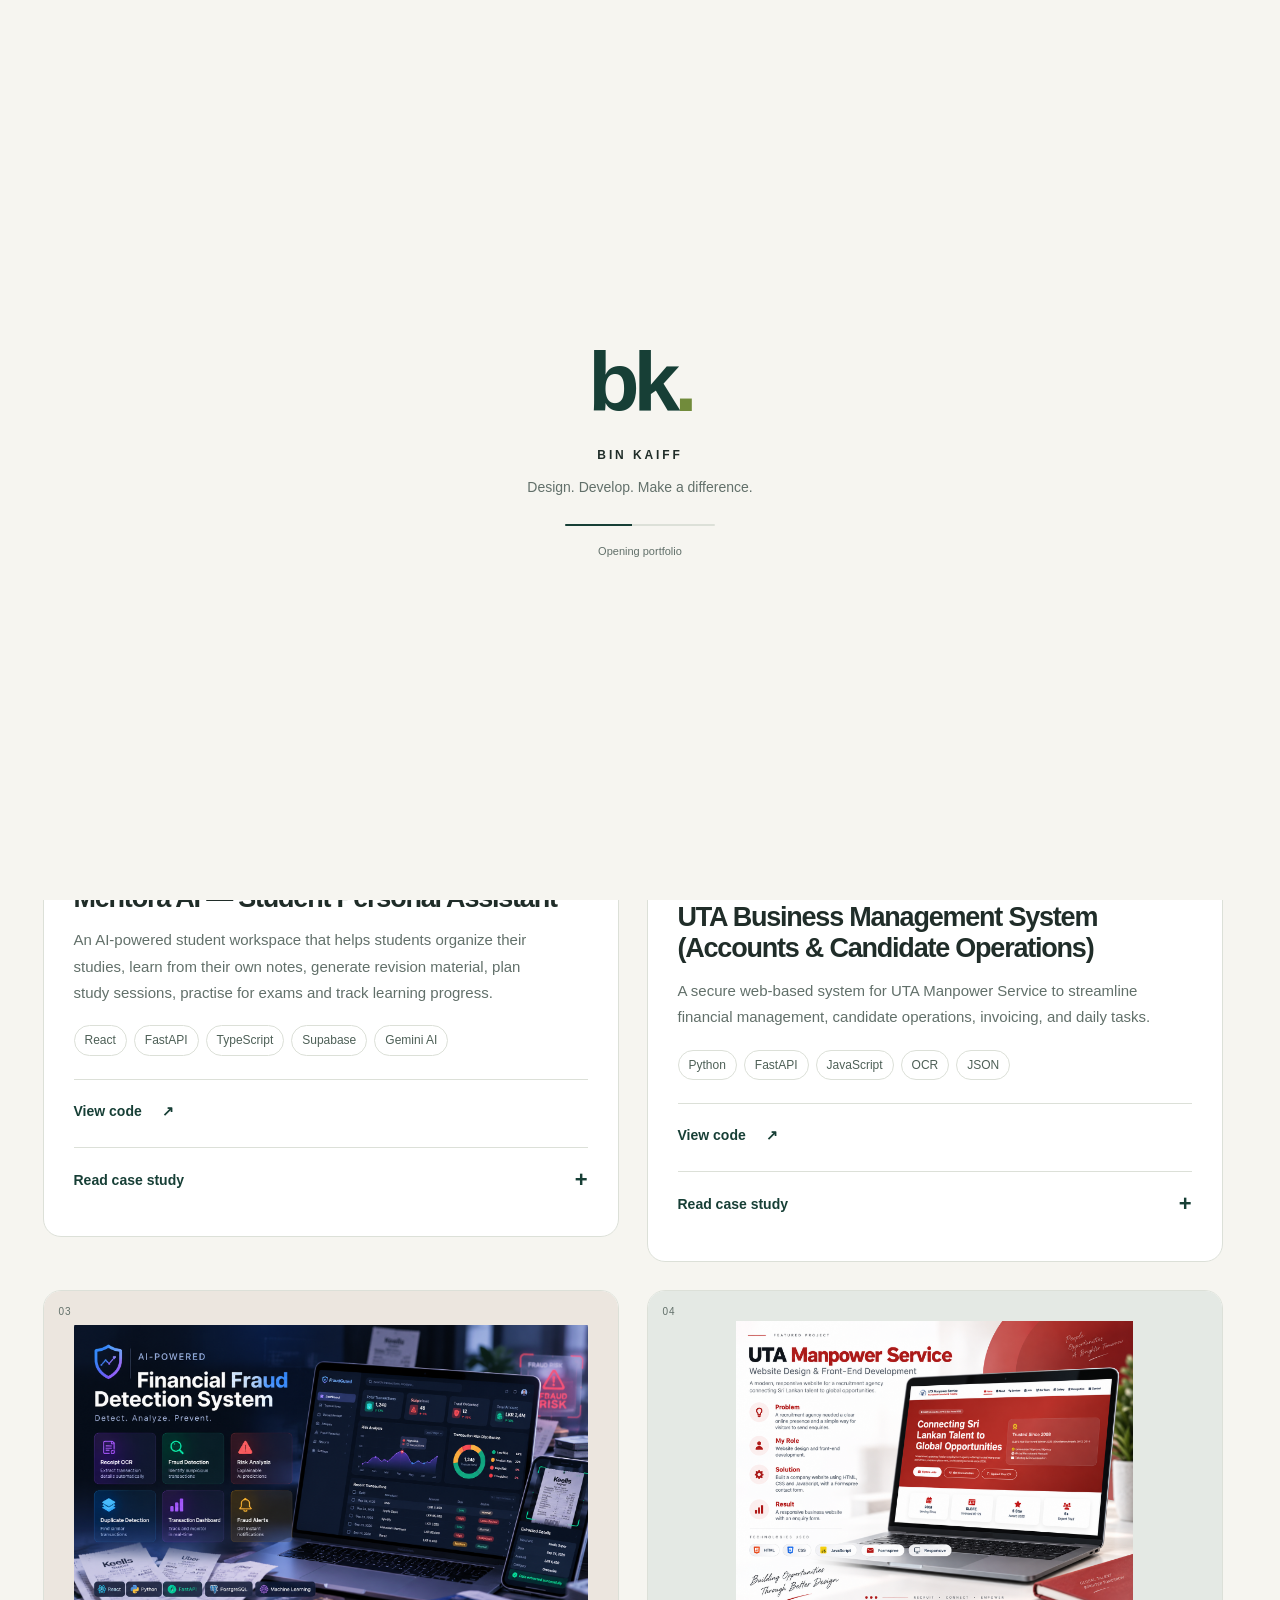
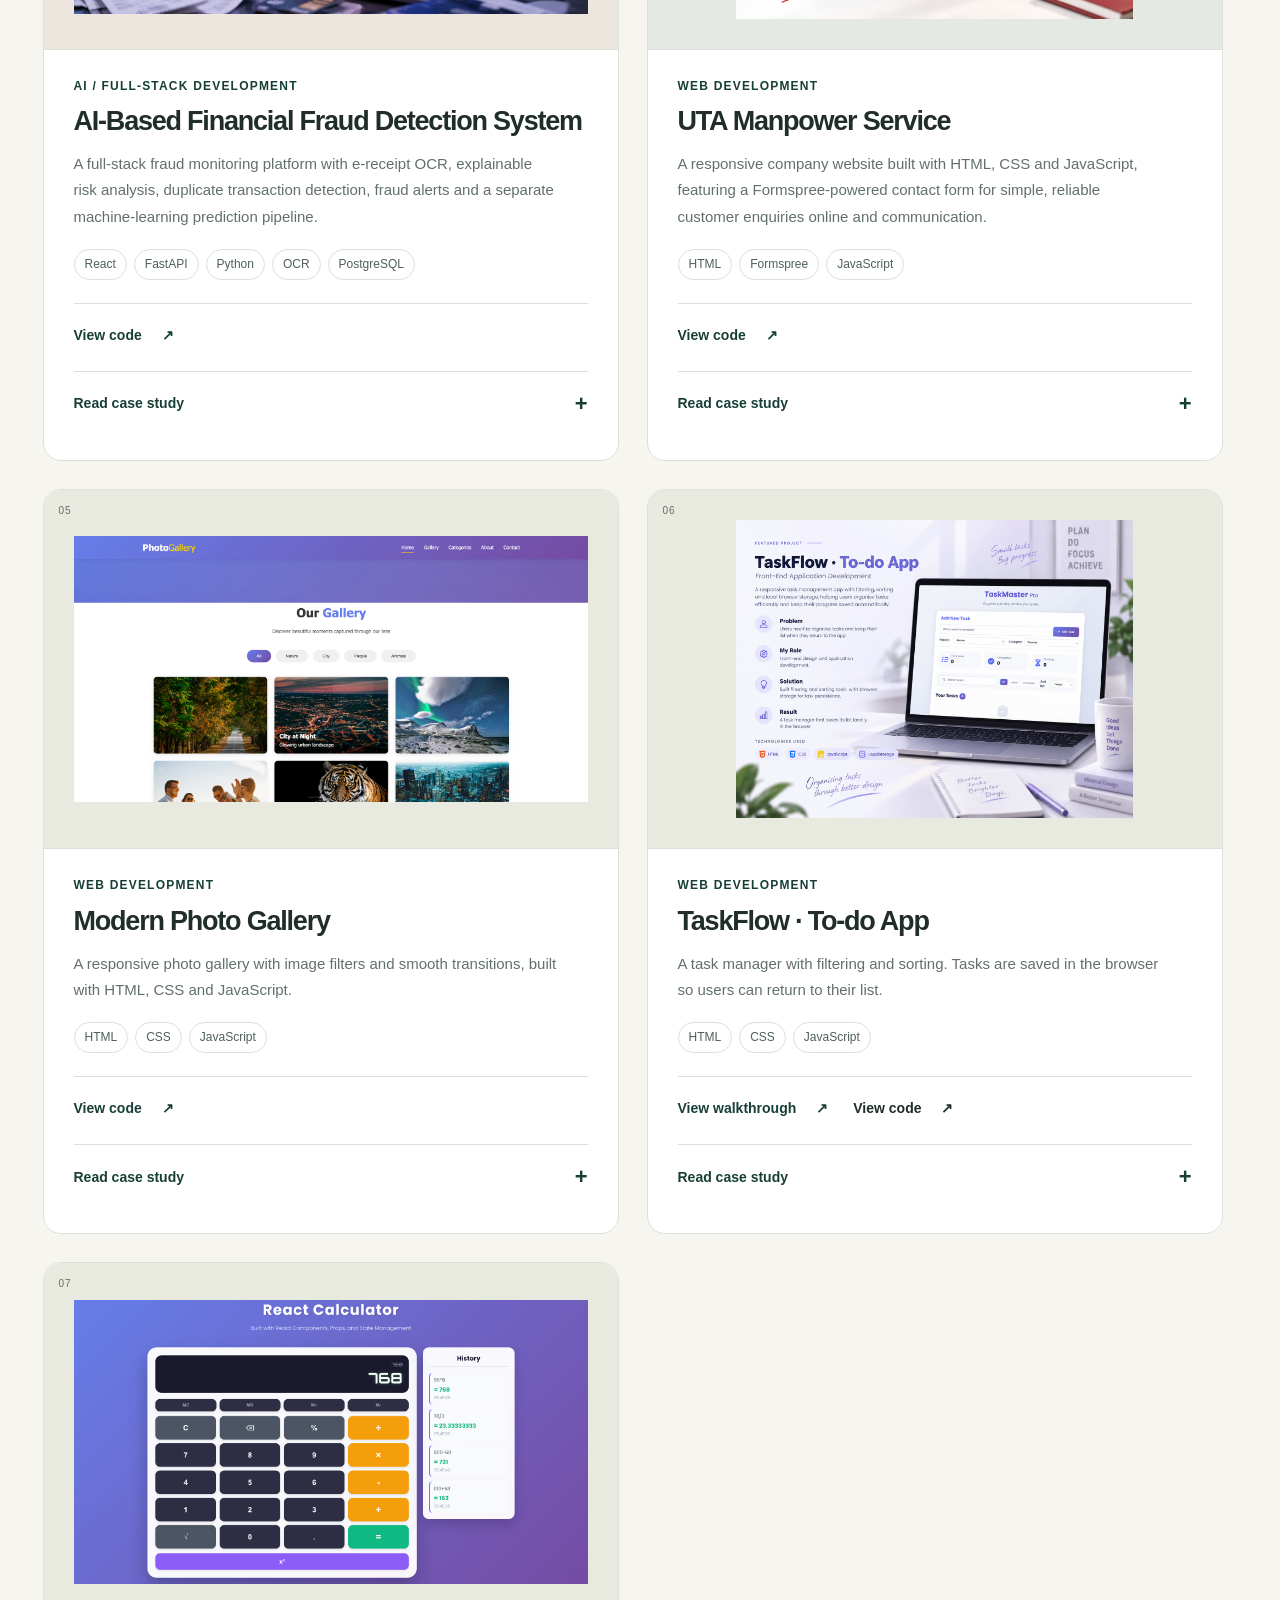
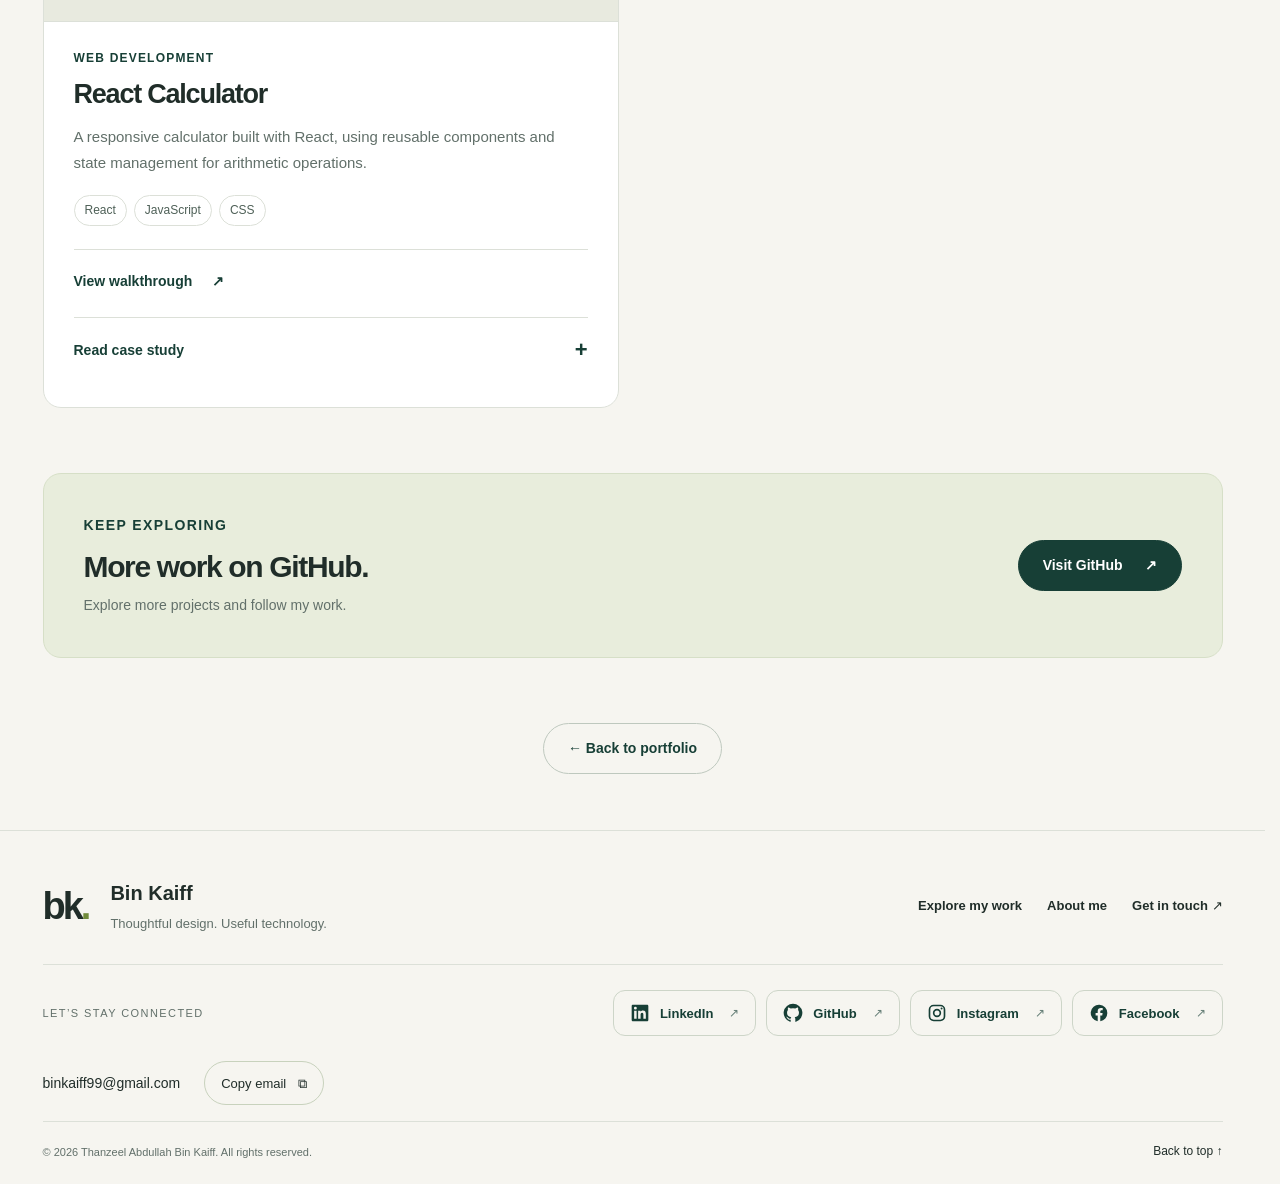
==== commit 7f79aeb5: "Update portfolio" ====
--- a/full.html
+++ b/full.html
@@ -239,8 +239,7 @@
                             (Accounts & Candidate Operations)
                         </h2>
                         <p>
-                            A secure, user-friendly web-based system developed for UTA Manpower Service to simplify financial management, 
-                            candidate operations, invoicing, and daily administrative tasks.
+                            A secure web-based system for UTA Manpower Service to streamline financial management, candidate operations, invoicing, and daily tasks.
                         </p>
 
                         <div class="tags">
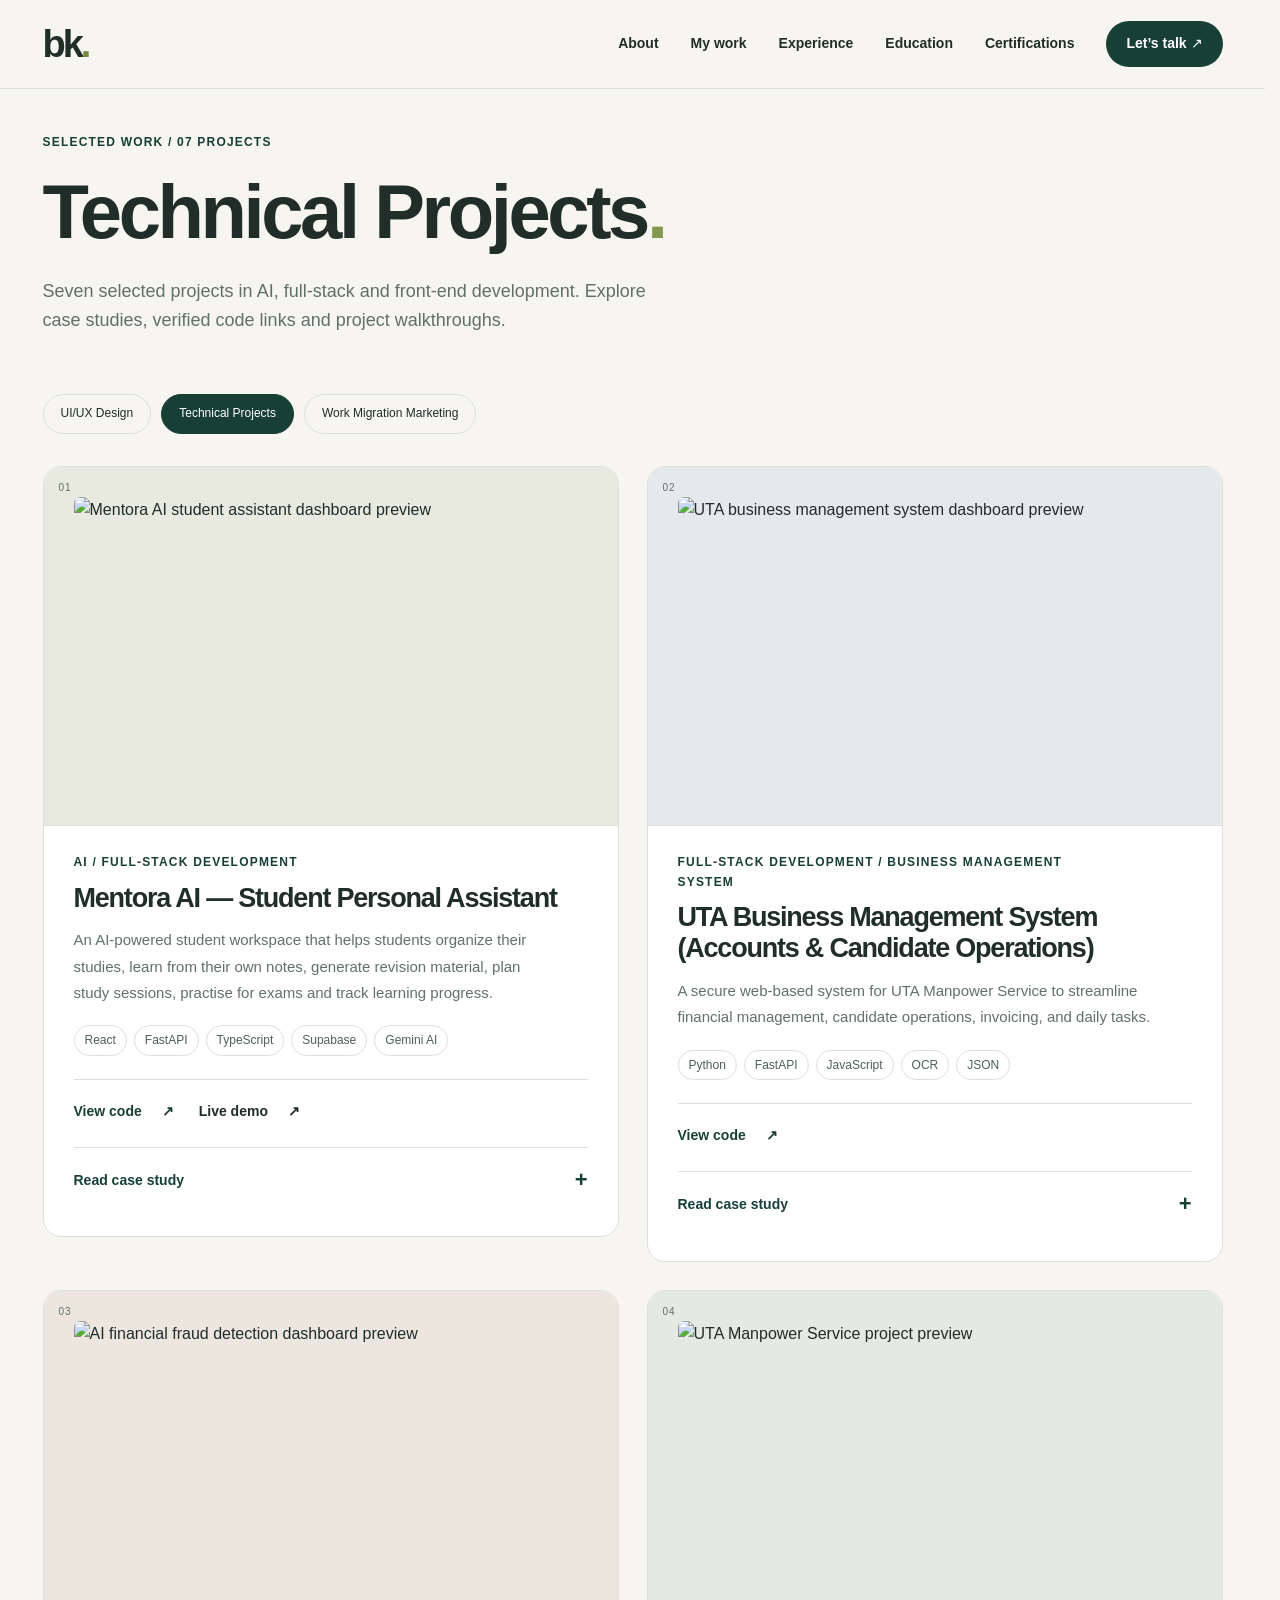
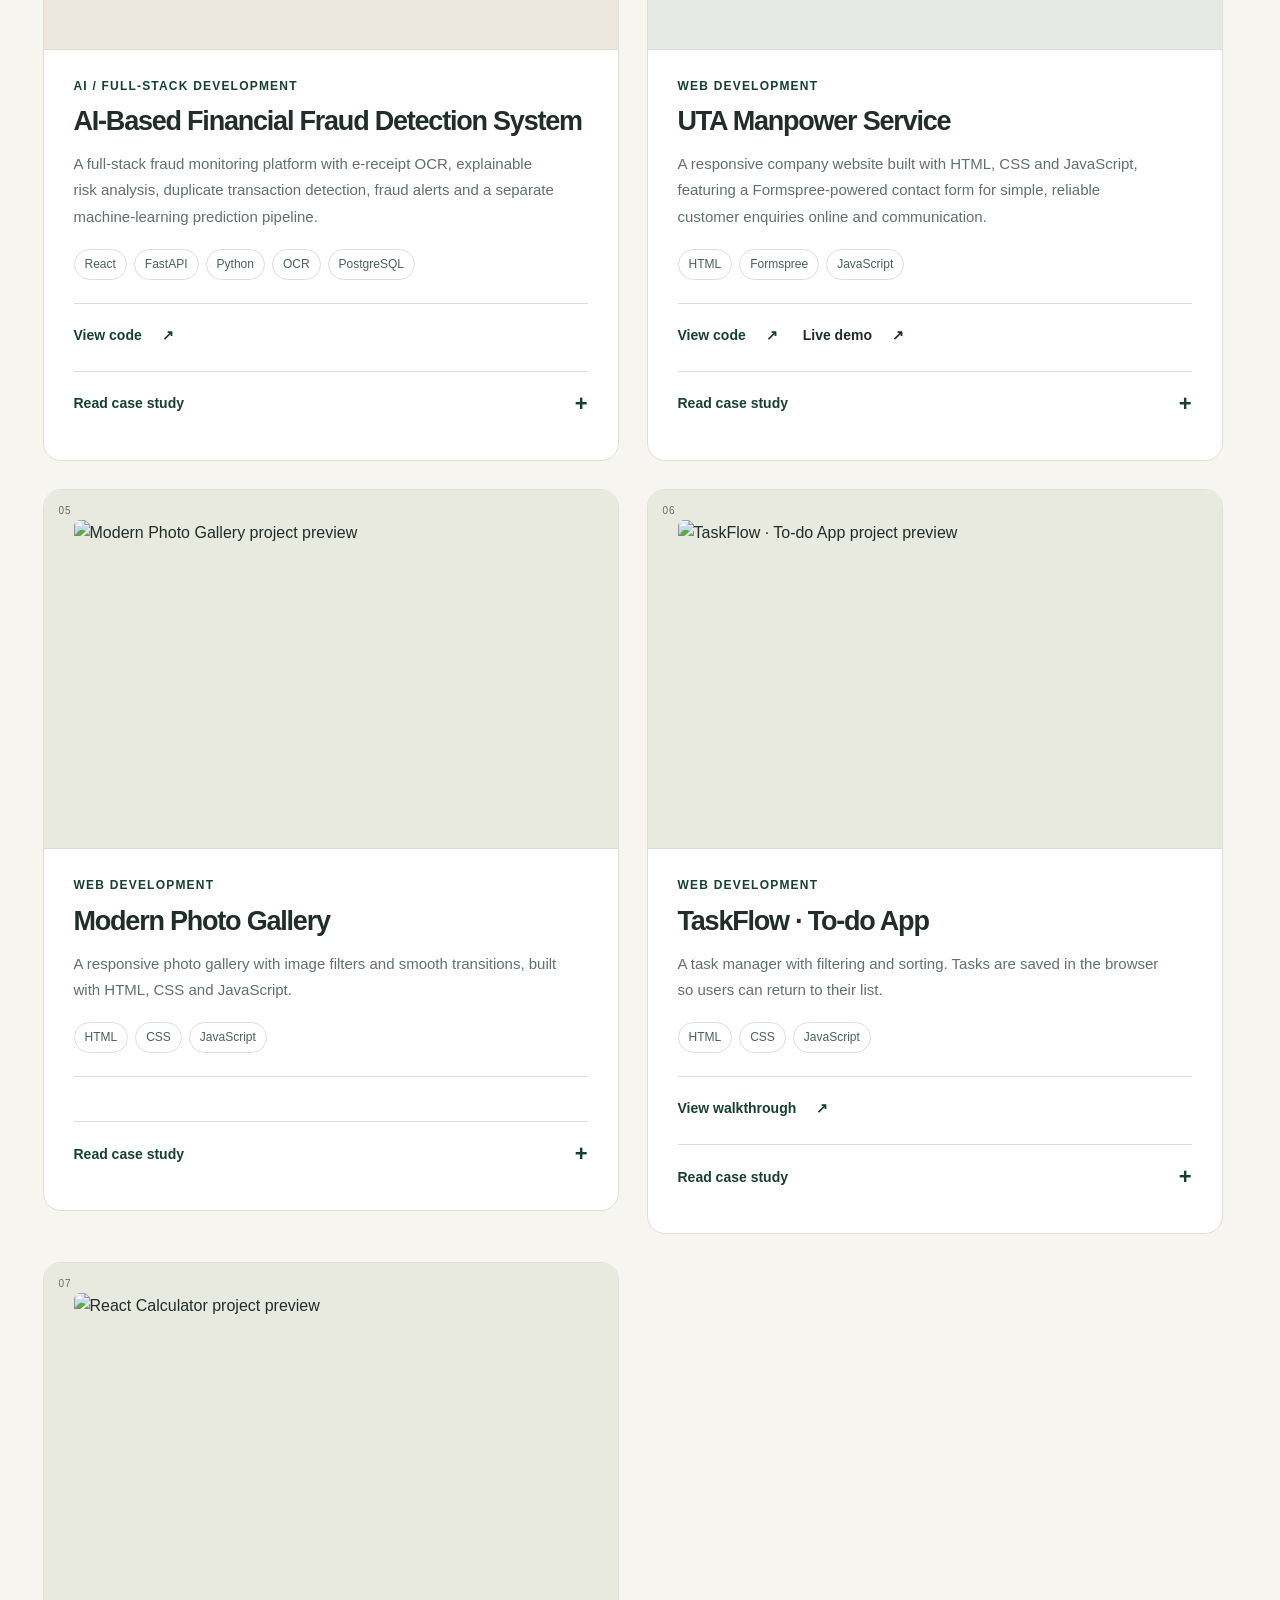
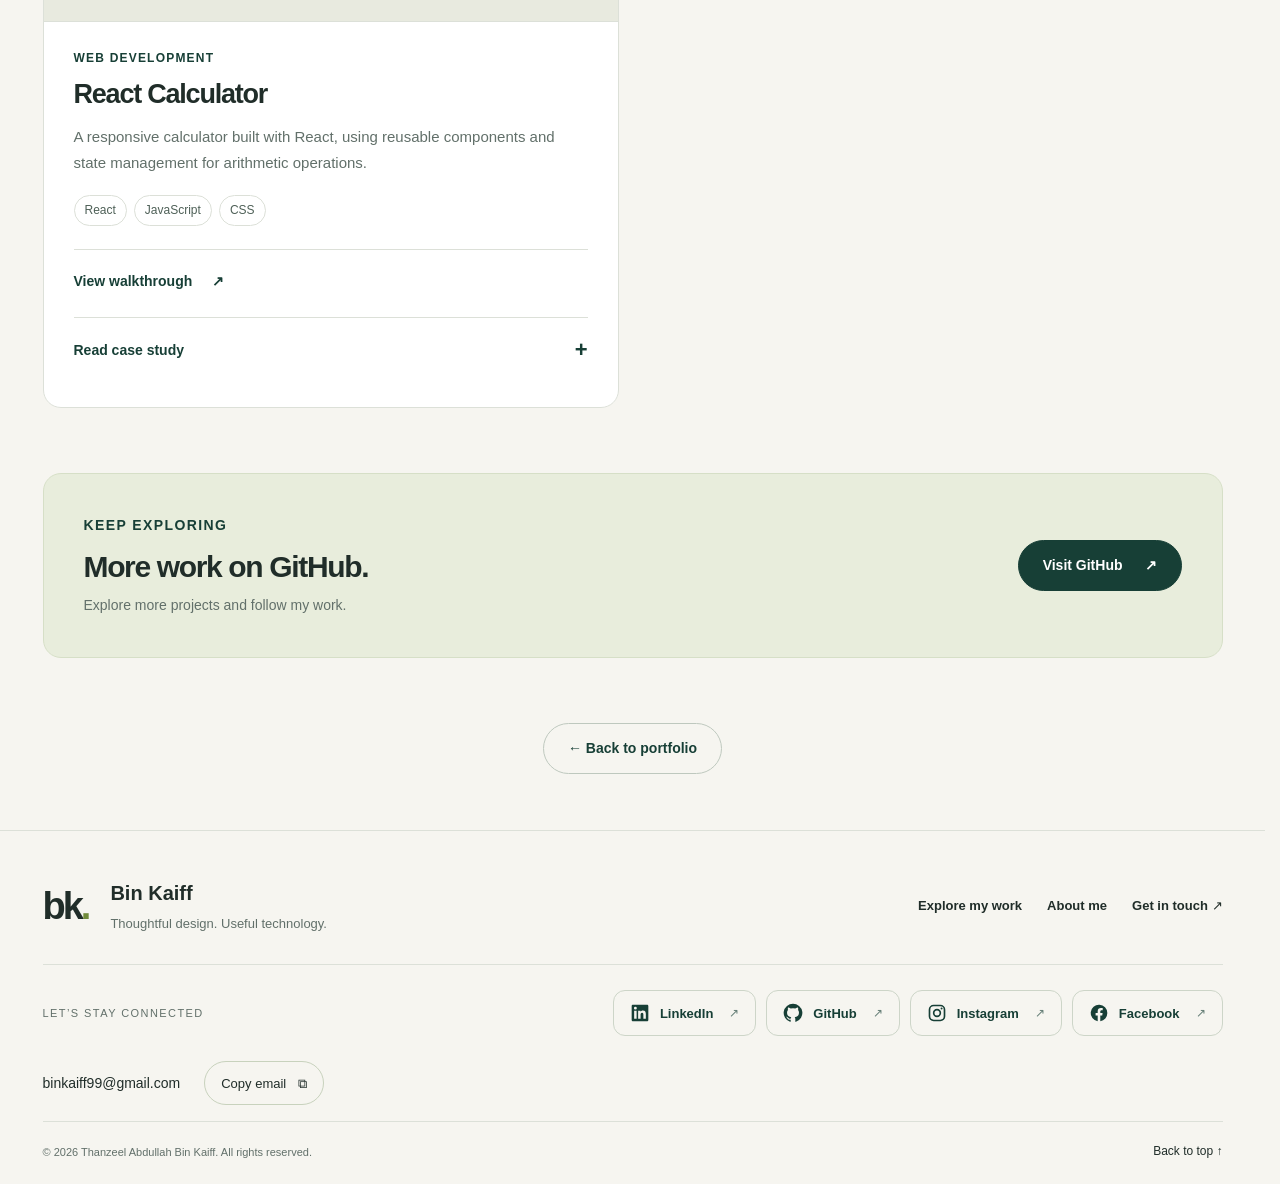
==== commit 65ef925b: "Portfolio v2.0 - SEO, Performance and UI Updates" ====
--- a/full.html
+++ b/full.html
@@ -8,10 +8,26 @@
     <meta name="viewport" content="width=device-width, initial-scale=1">
 
     <!-- SEO Description -->
-    <meta name="description" content="Bin Kaiff — UI/UX design, technical projects and work migration marketing. Explore selected projects, experience and academic work.">
+    <meta name="description" content="Explore full-stack applications and AI projects by Bin Kaiff, including Mentora AI, UTA System and financial fraud detection.">
 
     <!-- Browser Theme Color -->
     <meta name="theme-color" content="#173f36">
+    <!-- Search and social previews -->
+    <link rel="canonical" href="https://bin-kaiff-portfolio.vercel.app/full.html">
+    <meta property="og:type" content="website">
+    <meta property="og:site_name" content="Bin Kaiff Portfolio">
+    <meta property="og:title" content="Technical Projects | Bin Kaiff">
+    <meta property="og:description" content="Explore full-stack applications and AI projects by Bin Kaiff, including Mentora AI, UTA System and financial fraud detection.">
+    <meta property="og:url" content="https://bin-kaiff-portfolio.vercel.app/full.html">
+    <meta property="og:image" content="https://bin-kaiff-portfolio.vercel.app/images/og-cover.webp">
+    <meta property="og:image:width" content="1200">
+    <meta property="og:image:height" content="630">
+    <meta property="og:image:alt" content="Bin Kaiff — Software Engineer and UI/UX Designer">
+    <meta name="twitter:card" content="summary_large_image">
+    <meta name="twitter:title" content="Technical Projects | Bin Kaiff">
+    <meta name="twitter:description" content="Explore full-stack applications and AI projects by Bin Kaiff, including Mentora AI, UTA System and financial fraud detection.">
+    <meta name="twitter:image" content="https://bin-kaiff-portfolio.vercel.app/images/og-cover.webp">
+
 
     <!-- Page Title -->
     <title>Technical Projects | Bin Kaiff</title>
@@ -24,7 +40,7 @@
 
     <!-- JavaScript -->
     <script src="js/main.js" defer></script>
-    <script src="js/transitions.js"></script>
+    <script src="js/transitions.js" defer></script>
 
 <link rel="stylesheet" href="css/motion.css"><script src="js/motion.js" defer></script><script src="js/enhancements.js" defer></script><link rel="stylesheet" href="css/projects.css"><script src="js/projects.js" defer></script><link rel="stylesheet" href="css/viewers.css"><script src="js/document-previews.js" defer></script><script src="js/viewers.js" defer></script></head>
 
@@ -109,6 +125,10 @@
                     Education
                 </a>
 
+                <a href="index.html#certifications">
+                    Certifications
+                </a>
+
                 <a class="nav-contact" href="index.html#contact">
                     Let’s talk
                     <span aria-hidden="true">↗</span>
@@ -138,7 +158,7 @@
             <div class="page-intro">
 
                 <p class="eyebrow">
-                    Selected work / 04 projects
+                    Selected work / 07 projects
                 </p>
 
                 <h1>
@@ -146,9 +166,8 @@
                 </h1>
 
                 <p class="lead">
-                    Four web projects, from a business website
-                    to everyday tools.
-                    Explore the available code and project walkthroughs.
+                    Seven selected projects in AI, full-stack and front-end development.
+                    Explore case studies, verified code links and project walkthroughs.
                 </p>
 
             </div>
@@ -183,9 +202,9 @@
 
             <div class="projects-grid">
 
-                <article class="project-card" id="uta-website">
+                <article class="project-card" id="mentora-ai">
                     <div class="project-image">
-                        <img src="images/ment.jpg" alt="UTA Manpower Service project preview" loading="lazy">
+                        <img src="images/ment.webp" alt="Mentora AI student assistant dashboard preview" loading="lazy" width="1600" height="900" decoding="async">
                         <span class="image-index">
                             01
                         </span>
@@ -213,17 +232,21 @@
                         </div>
                         <div class="project-actions">
 
-                            <a class="text-link" href="https://github.com/binkaiff/bin-kaiff-portfolio.git" rel="noopener noreferrer">
+                            <a class="text-link" href="https://github.com/binkaiff/mentora-ai" rel="noopener noreferrer">
                                 View code
                                 <span aria-hidden="true">↗</span>
                             </a>
+
+                            <a class="text-link" href="https://mentora-ai-web-iota.vercel.app/" target="_blank" rel="noopener noreferrer">
+                                Live demo <span aria-hidden="true">↗</span>
+                            </a>
                         </div>
                     <details class="case-study"><summary>Read case study <span aria-hidden="true">+</span></summary><dl><div><dt>Problem</dt><dd>Students often manage notes, revision, assignments and study planning across different tools, making it difficult to stay organized and focus on weaker topics.</dd></div><div><dt>My role</dt><dd>Full-stack development, UI/UX implementation, backend API development, AI integration, Supabase authentication, database integration and cloud deployment.</dd></div><div><dt>Solution</dt><dd>Built a React + TypeScript and FastAPI platform with Google authentication, PDF-based AI chat, smart flashcards, personalized study planning, AI tutor support, exam practice, assignment tracking and learning-progress monitoring. Added Tamil, English and Sinhala support and connected Gemini AI for intelligent study assistance.</dd></div><div><dt>Result</dt><dd>A responsive, deployed AI-powered student workspace that brings notes, revision, planning, tutoring and progress tracking into one platform, helping students manage their learning more efficiently.</dd></div></dl></details></div>
                 </article>
 
-                <article class="project-card" id="uta-website">
+                <article class="project-card" id="uta-system">
                     <div class="project-image">
-                        <img src="images/ai.jpg" alt="UTA Manpower Service project preview" loading="lazy">
+                        <img src="images/UTAM.webp" alt="UTA business management system dashboard preview" loading="lazy" width="1600" height="900" decoding="async">
                         <span class="image-index">
                             02
                         </span>
@@ -251,7 +274,7 @@
                         </div>
                         <div class="project-actions">
 
-                            <a class="text-link" href="https://github.com/binkaiff/AI-Financial-Fraud-Detection" rel="noopener noreferrer">
+                            <a class="text-link" href="https://github.com/binkaiff/uta-system" rel="noopener noreferrer">
                                 View code
                                 <span aria-hidden="true">↗</span>
                             </a>
@@ -260,9 +283,9 @@
                 </article>
 
 
-                <article class="project-card" id="uta-website">
+                <article class="project-card" id="fraud-detection">
                     <div class="project-image">
-                        <img src="images/ai.jpg" alt="UTA Manpower Service project preview" loading="lazy">
+                        <img src="images/ai.webp" alt="AI financial fraud detection dashboard preview" loading="lazy" width="1600" height="900" decoding="async">
                         <span class="image-index">
                             03
                         </span>
@@ -302,7 +325,7 @@
 
                 <article class="project-card" id="uta-website">
                     <div class="project-image">
-                        <img src="images/uta.jpg" alt="UTA Manpower Service project preview" loading="lazy">
+                        <img src="images/uta.webp" alt="UTA Manpower Service project preview" loading="lazy" width="1448" height="1086" decoding="async">
                         <span class="image-index">
                             04
                         </span>
@@ -328,10 +351,14 @@
                         </div>
 
                         <div class="project-actions">
-                            <a class="text-link" href="https://github.com/binkaiff/Project-Portfolio.git" rel="noopener noreferrer">
+                            <a class="text-link" href="https://github.com/binkaiff/uta-manpower-website" rel="noopener noreferrer">
                                 View code
                                 <span aria-hidden="true">↗</span>
                             </a>
+
+                            <a class="text-link" href="https://utamanpower.vercel.app/" target="_blank" rel="noopener noreferrer">
+                                Live demo <span aria-hidden="true">↗</span>
+                            </a>
                         </div>
                     <details class="case-study"><summary>Read case study <span aria-hidden="true">+</span></summary><dl><div><dt>Problem</dt><dd>A recruitment agency needs a clear online presence and a way for visitors to send enquiries.</dd></div><div><dt>My role</dt><dd>Website design and front-end development.</dd></div><div><dt>Solution</dt><dd>Built a company website using HTML, CSS and JavaScript, with a Formspree contact form.</dd></div><div><dt>Result</dt><dd>A responsive business website with an enquiry form.</dd></div></dl></details></div>
                 </article>
@@ -344,7 +371,7 @@
 
                 <article class="project-card" id="photo-gallery">
                     <div class="project-image">
-                        <img src="images/photo.png" alt="Modern Photo Gallery project preview" loading="lazy">
+                        <img src="images/photo.webp" alt="Modern Photo Gallery project preview" loading="lazy" width="1600" height="829" decoding="async">
                         <span class="image-index">
                             05
                         </span>
@@ -370,10 +397,6 @@
                         </div>
 
                         <div class="project-actions">
-                            <a class="text-link" href="https://github.com/binkaiff/modern-photo-gallery-website.git" rel="noopener noreferrer">
-                                View code
-                                <span aria-hidden="true">↗</span>
-                            </a>
                         </div>
                     <details class="case-study"><summary>Read case study <span aria-hidden="true">+</span></summary><dl><div><dt>Problem</dt><dd>Visitors need a simple way to browse and filter a collection of photographs.</dd></div><div><dt>My role</dt><dd>Front-end development and responsive layout.</dd></div><div><dt>Solution</dt><dd>Used HTML, CSS and JavaScript to create an image gallery with filtering and transitions.</dd></div><div><dt>Result</dt><dd>A responsive gallery that lets visitors narrow down the images they see.</dd></div></dl></details></div>
                 </article>
@@ -384,7 +407,7 @@
 
                 <article class="project-card" id="taskflow">
                     <div class="project-image">
-                        <img src="images/todo.jpg" alt="TaskFlow · To-do App project preview" loading="lazy">
+                        <img src="images/todo.webp" alt="TaskFlow · To-do App project preview" loading="lazy" width="1448" height="1086" decoding="async">
                         <span class="image-index">
                             06
                         </span>
@@ -415,11 +438,6 @@
                                 View walkthrough
                                 <span aria-hidden="true">↗</span>
                             </a>
-
-                            <a class="text-link" href="https://github.com/binkaiff/codveda-level2-task2-todo-app.git" rel="noopener noreferrer">
-                                View code
-                                <span aria-hidden="true">↗</span>
-                            </a>
                         </div>
                     <details class="case-study"><summary>Read case study <span aria-hidden="true">+</span></summary><dl><div><dt>Problem</dt><dd>Users need to organise tasks and keep their list when they return to the app.</dd></div><div><dt>My role</dt><dd>Front-end application development.</dd></div><div><dt>Solution</dt><dd>Built filtering and sorting tools, with browser storage for task persistence.</dd></div><div><dt>Result</dt><dd>A task manager that saves its list locally in the browser.</dd></div></dl></details></div>
                 </article>
@@ -432,7 +450,7 @@
 
                 <article class="project-card" id="react-calculator">
                     <div class="project-image">
-                        <img src="images/calculator.png" alt="React Calculator project preview" loading="lazy">
+                        <img src="images/calculator.webp" alt="React Calculator project preview" loading="lazy" width="1600" height="883" decoding="async">
                         <span class="image-index">
                             07
                         </span>
--- a/css/style.css
+++ b/css/style.css
@@ -68,3 +68,16 @@
   .footer-bottom-right{width:100%;flex-direction:column;align-items:flex-start;gap:10px}
   .footer-bottom-right>span{white-space:normal;line-height:1.5}
 }
+
+/* Separate credentials section, with the same card styling as Education. */
+.certifications-section { padding-top: 0; }
+
+/* v2: gentle, accessible quality-of-life improvements */
+@media (max-width: 760px) {
+  .nav-links.open { max-height: min(75vh, 610px); overflow-y: auto; overscroll-behavior: contain; }
+  .project-actions { display: flex; flex-wrap: wrap; gap: 12px 20px; }
+}
+@media (prefers-reduced-motion: reduce) {
+  html { scroll-behavior: auto; }
+  *, *::before, *::after { animation-duration: .01ms !important; animation-iteration-count: 1 !important; transition-duration: .01ms !important; }
+}
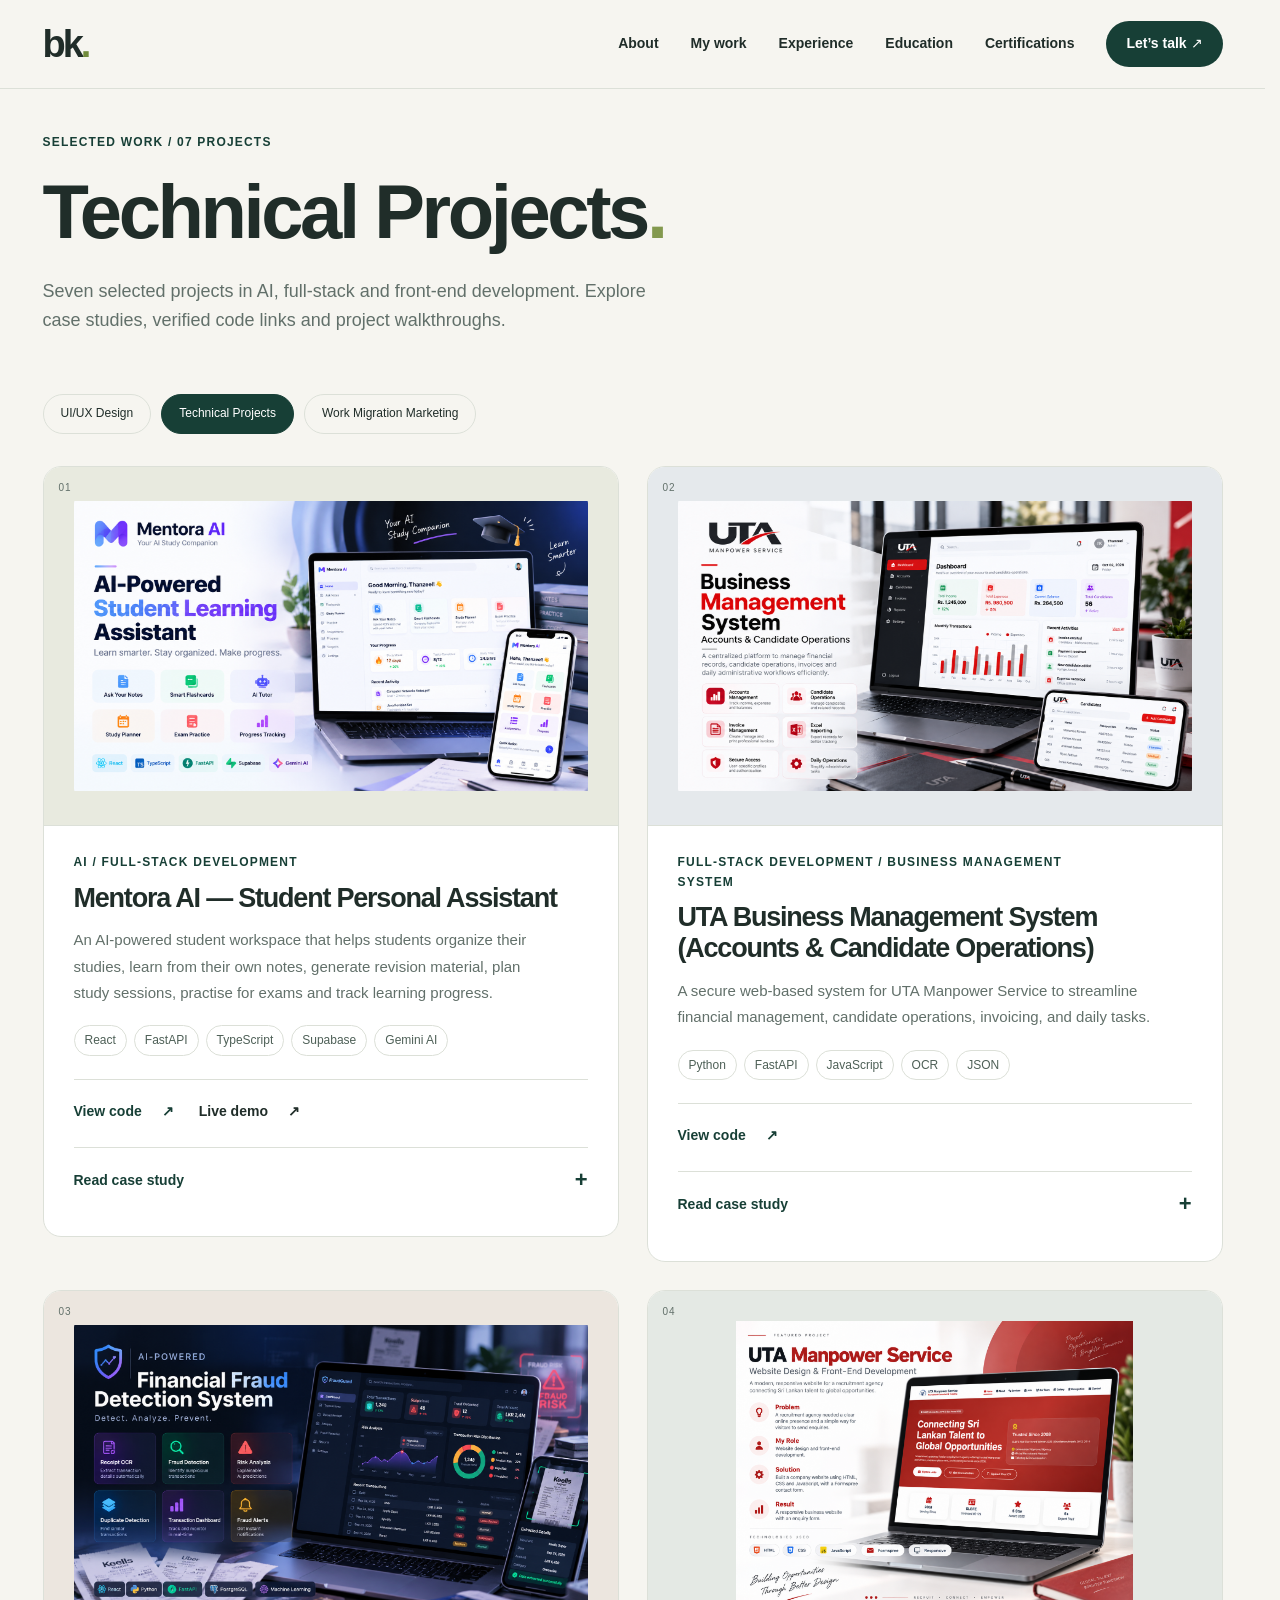
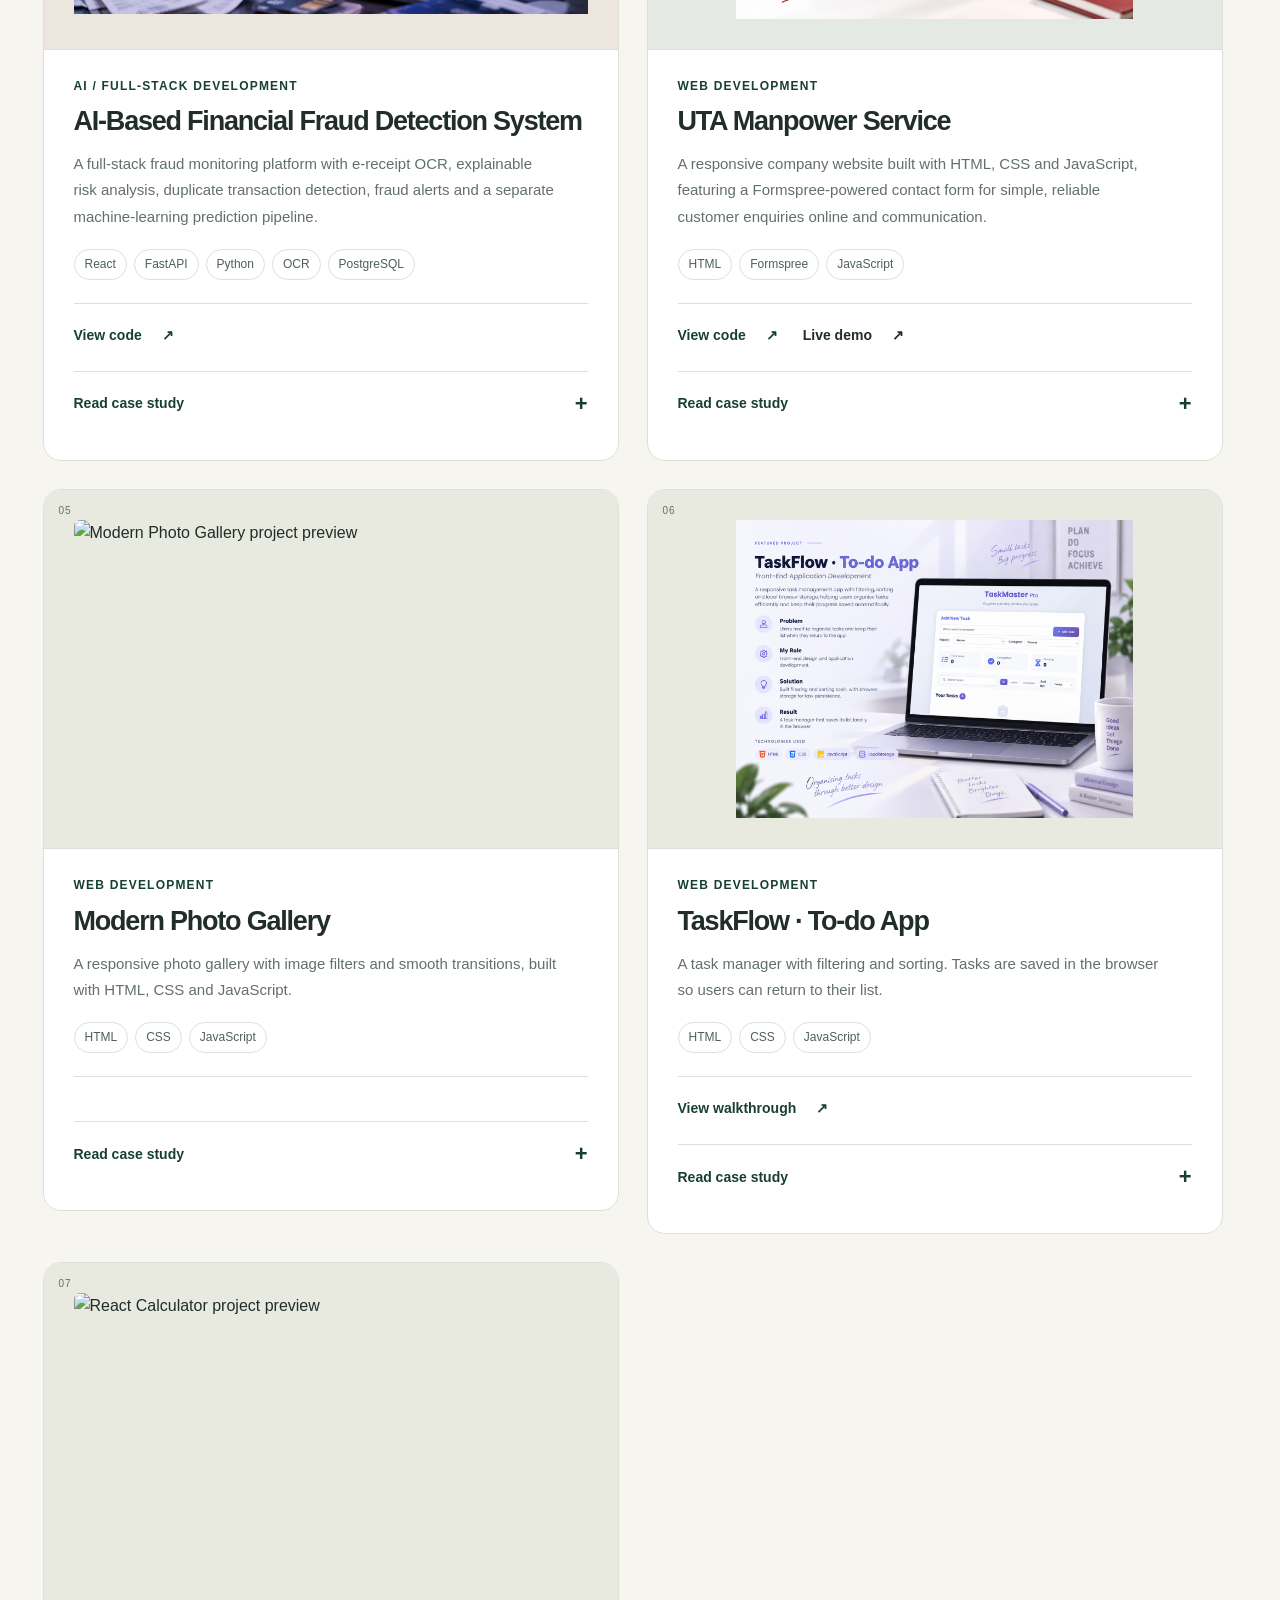
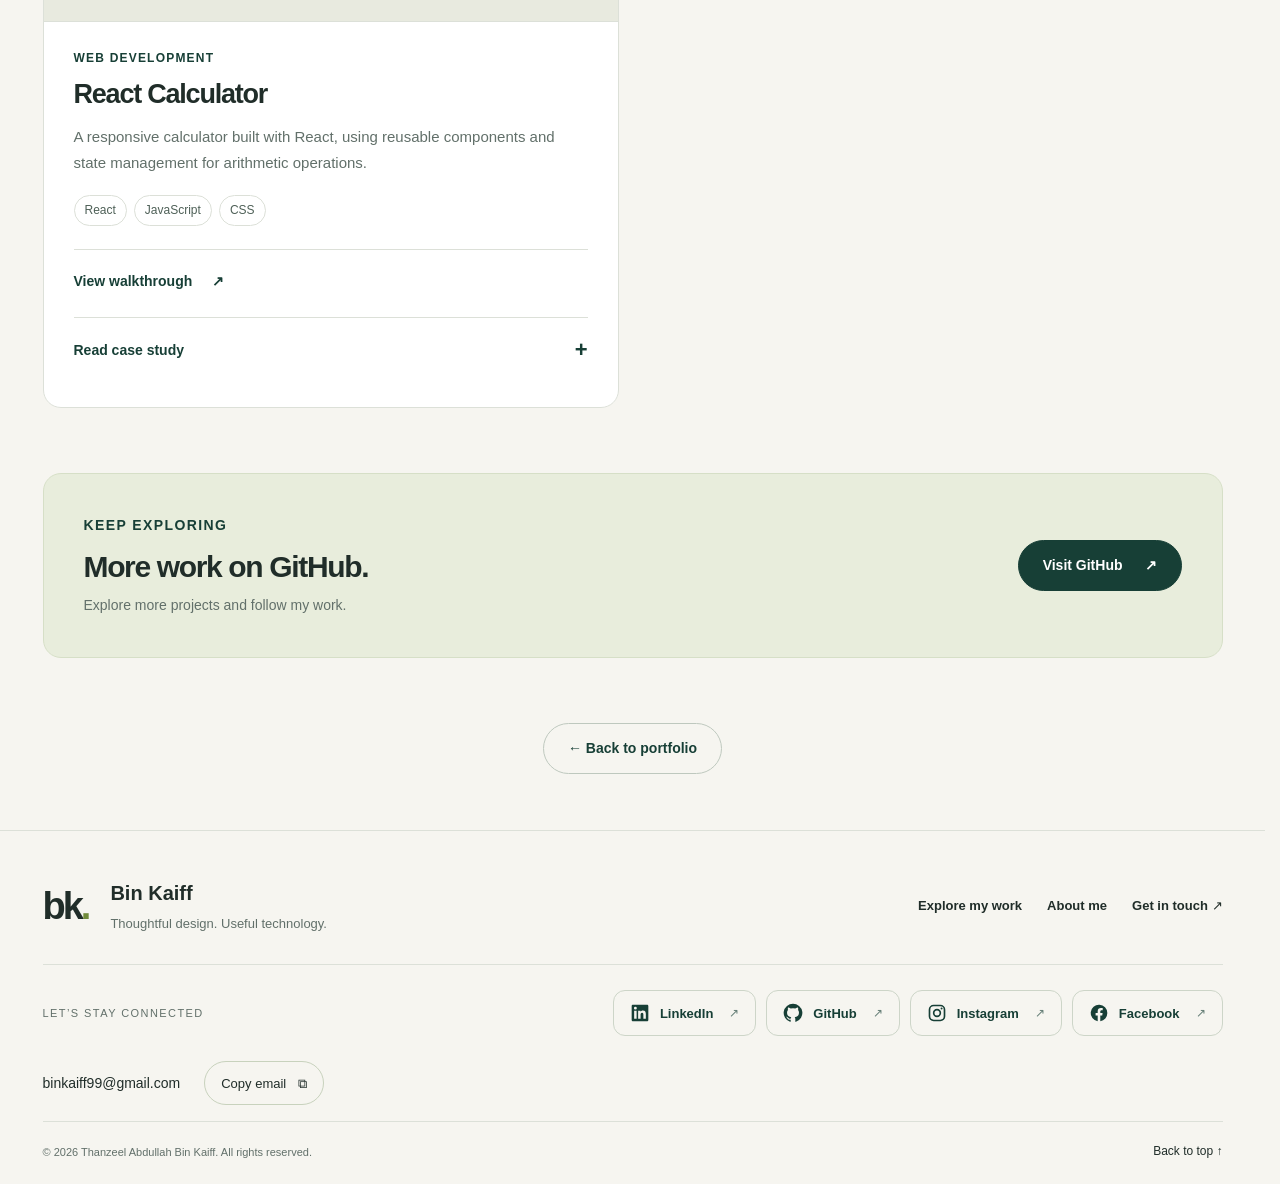
==== commit b6332245: "Update portfolio pages" ====
--- a/full.html
+++ b/full.html
@@ -204,7 +204,7 @@
 
                 <article class="project-card" id="mentora-ai">
                     <div class="project-image">
-                        <img src="images/ment.webp" alt="Mentora AI student assistant dashboard preview" loading="lazy" width="1600" height="900" decoding="async">
+                        <img src="images/ment.jpg" alt="Mentora AI student assistant dashboard preview" loading="lazy" width="1600" height="900" decoding="async">
                         <span class="image-index">
                             01
                         </span>
@@ -246,7 +246,7 @@
 
                 <article class="project-card" id="uta-system">
                     <div class="project-image">
-                        <img src="images/UTAM.webp" alt="UTA business management system dashboard preview" loading="lazy" width="1600" height="900" decoding="async">
+                        <img src="images/UTAM.jpg" alt="UTA business management system dashboard preview" loading="lazy" width="1600" height="900" decoding="async">
                         <span class="image-index">
                             02
                         </span>
@@ -285,7 +285,7 @@
 
                 <article class="project-card" id="fraud-detection">
                     <div class="project-image">
-                        <img src="images/ai.webp" alt="AI financial fraud detection dashboard preview" loading="lazy" width="1600" height="900" decoding="async">
+                        <img src="images/ai.jpg" alt="AI financial fraud detection dashboard preview" loading="lazy" width="1600" height="900" decoding="async">
                         <span class="image-index">
                             03
                         </span>
@@ -325,7 +325,7 @@
 
                 <article class="project-card" id="uta-website">
                     <div class="project-image">
-                        <img src="images/uta.webp" alt="UTA Manpower Service project preview" loading="lazy" width="1448" height="1086" decoding="async">
+                        <img src="images/uta.jpg" alt="UTA Manpower Service project preview" loading="lazy" width="1448" height="1086" decoding="async">
                         <span class="image-index">
                             04
                         </span>
@@ -371,7 +371,7 @@
 
                 <article class="project-card" id="photo-gallery">
                     <div class="project-image">
-                        <img src="images/photo.webp" alt="Modern Photo Gallery project preview" loading="lazy" width="1600" height="829" decoding="async">
+                        <img src="images/photo.jpg" alt="Modern Photo Gallery project preview" loading="lazy" width="1600" height="829" decoding="async">
                         <span class="image-index">
                             05
                         </span>
@@ -407,7 +407,7 @@
 
                 <article class="project-card" id="taskflow">
                     <div class="project-image">
-                        <img src="images/todo.webp" alt="TaskFlow · To-do App project preview" loading="lazy" width="1448" height="1086" decoding="async">
+                        <img src="images/todo.jpg" alt="TaskFlow · To-do App project preview" loading="lazy" width="1448" height="1086" decoding="async">
                         <span class="image-index">
                             06
                         </span>
@@ -450,7 +450,7 @@
 
                 <article class="project-card" id="react-calculator">
                     <div class="project-image">
-                        <img src="images/calculator.webp" alt="React Calculator project preview" loading="lazy" width="1600" height="883" decoding="async">
+                        <img src="images/calculator.jpg" alt="React Calculator project preview" loading="lazy" width="1600" height="883" decoding="async">
                         <span class="image-index">
                             07
                         </span>
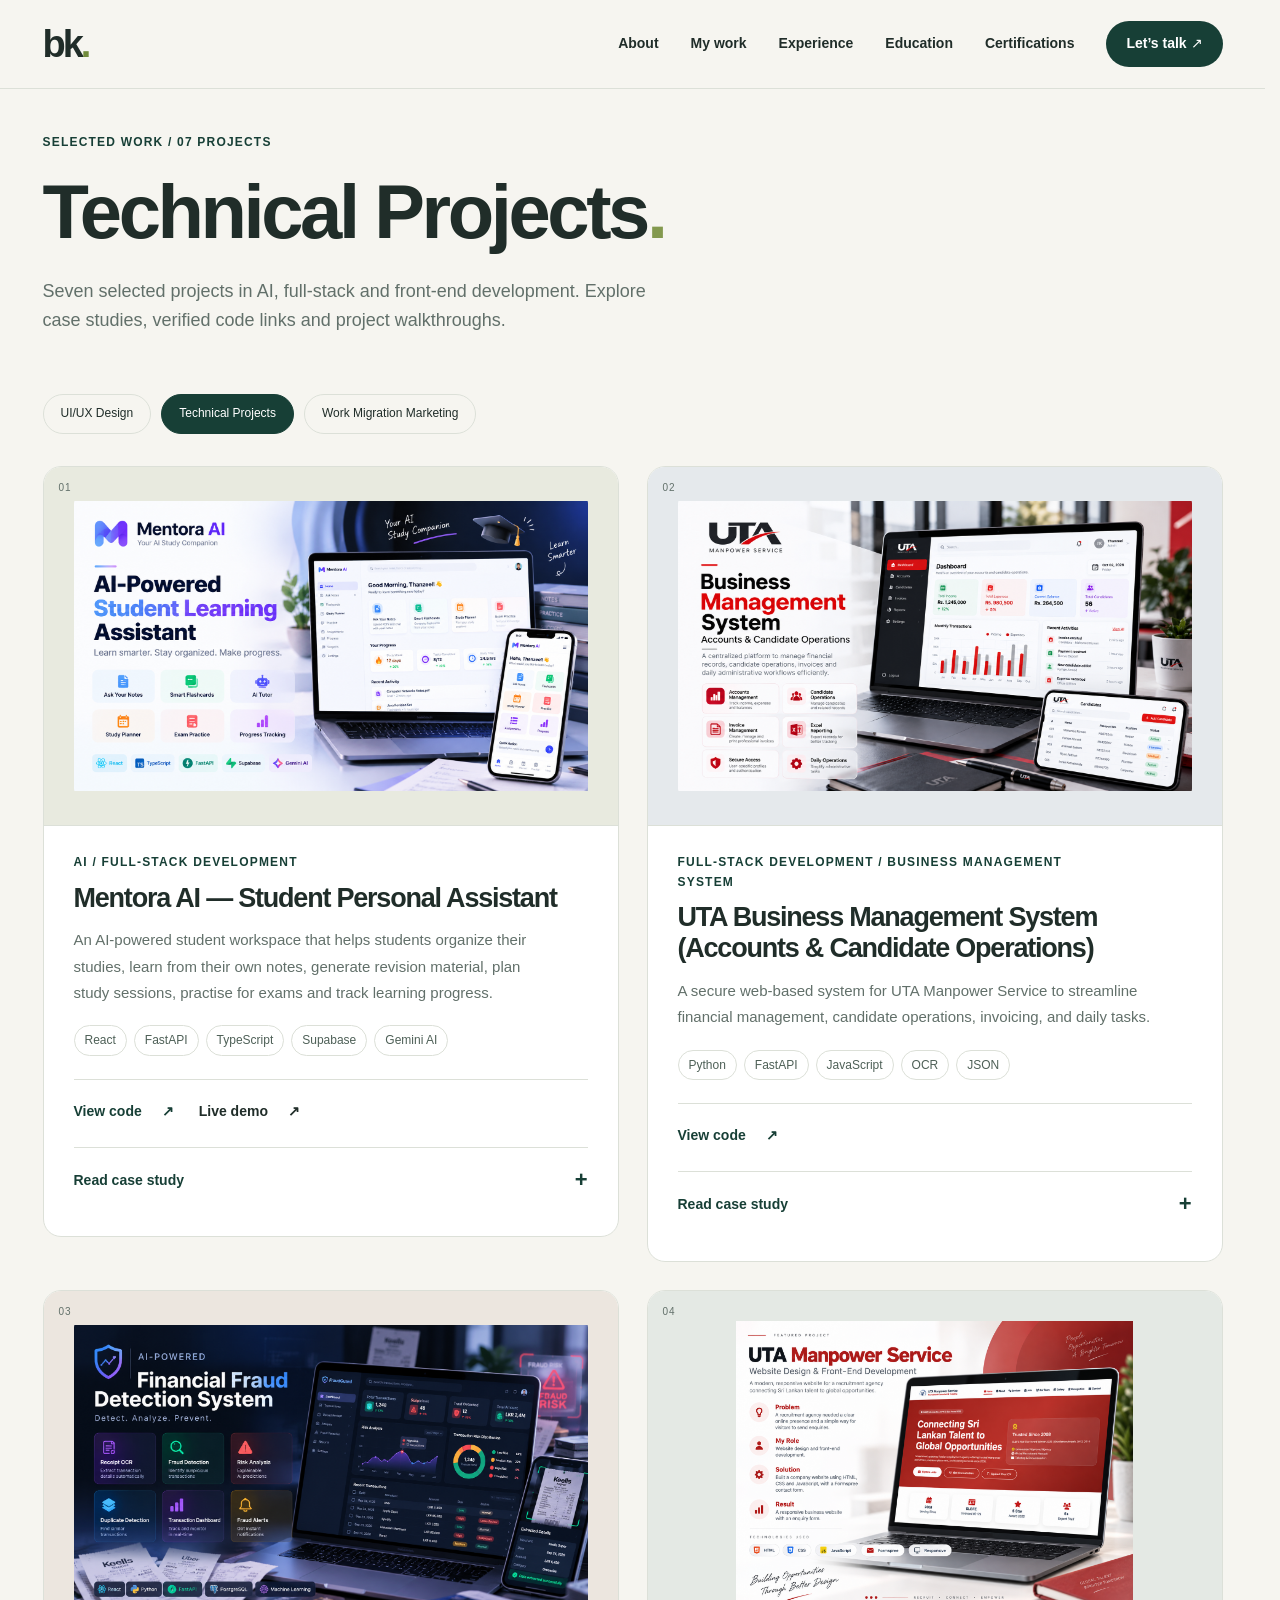
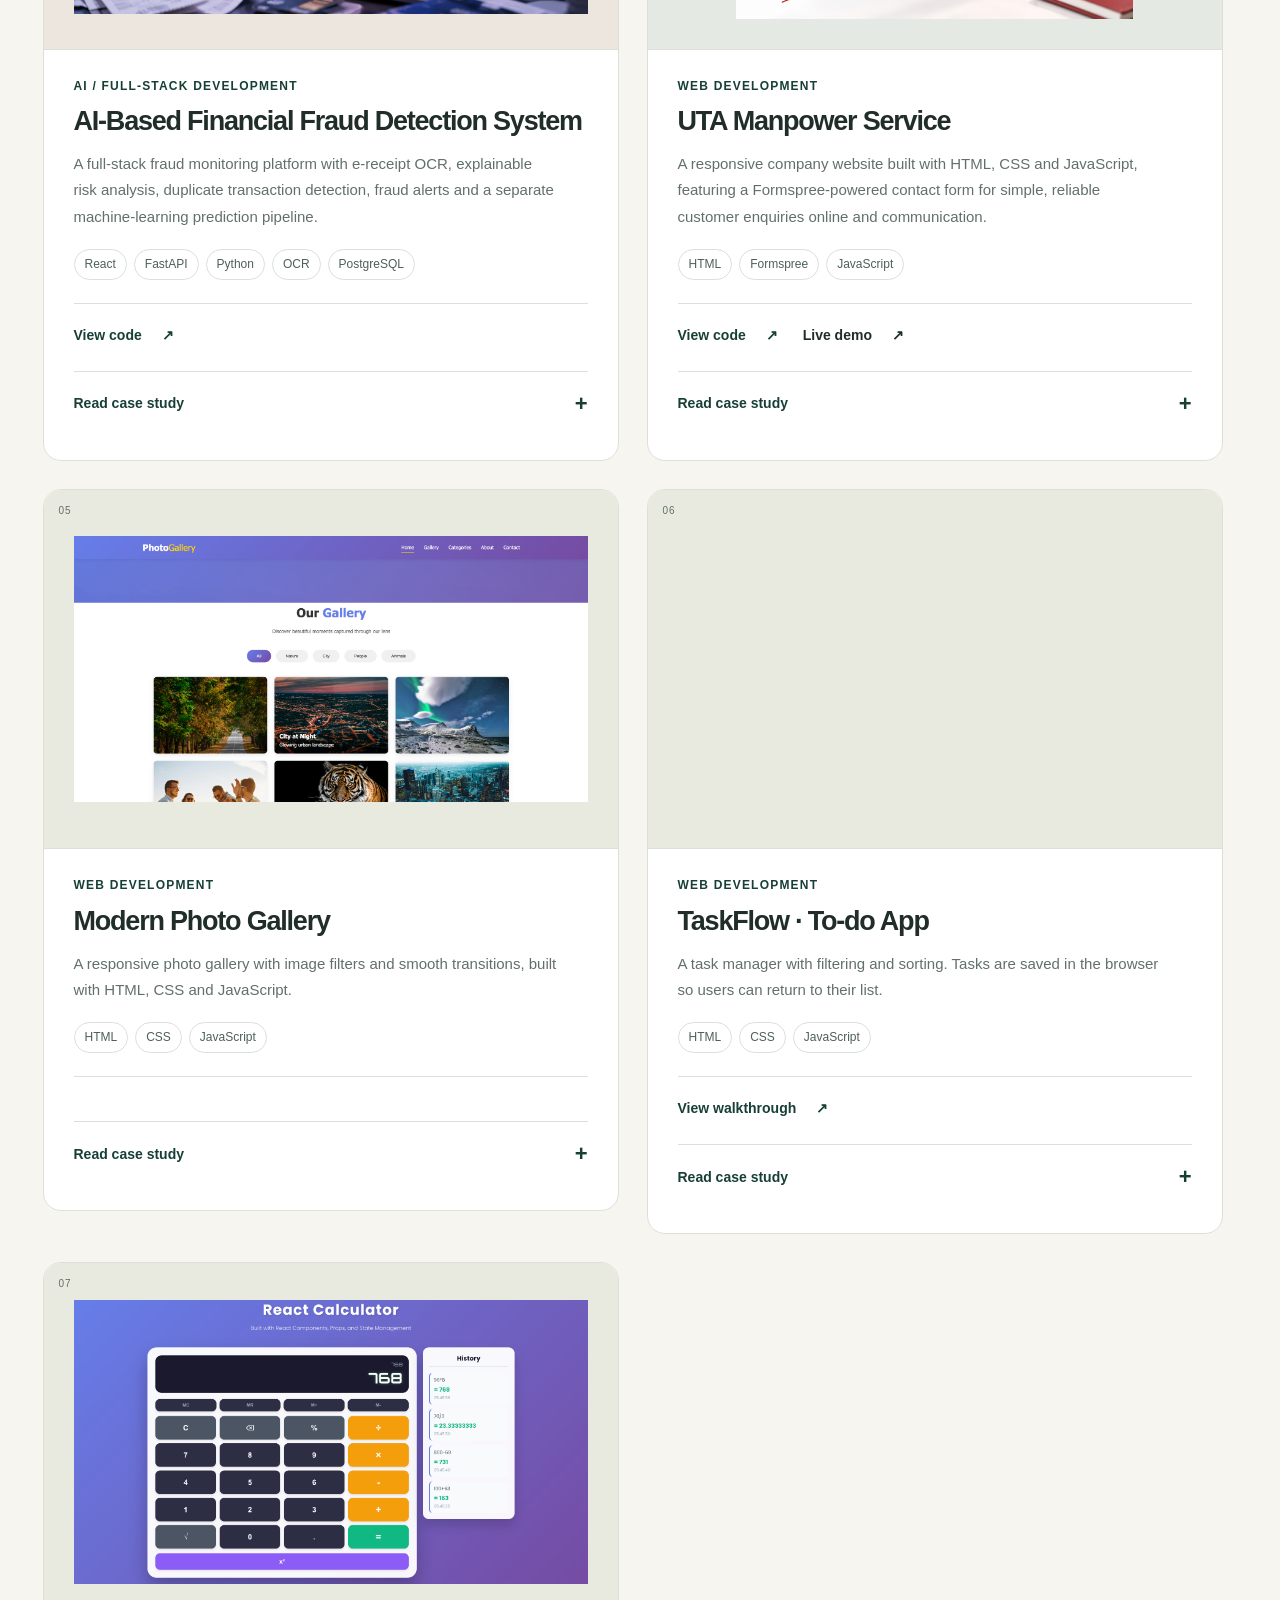
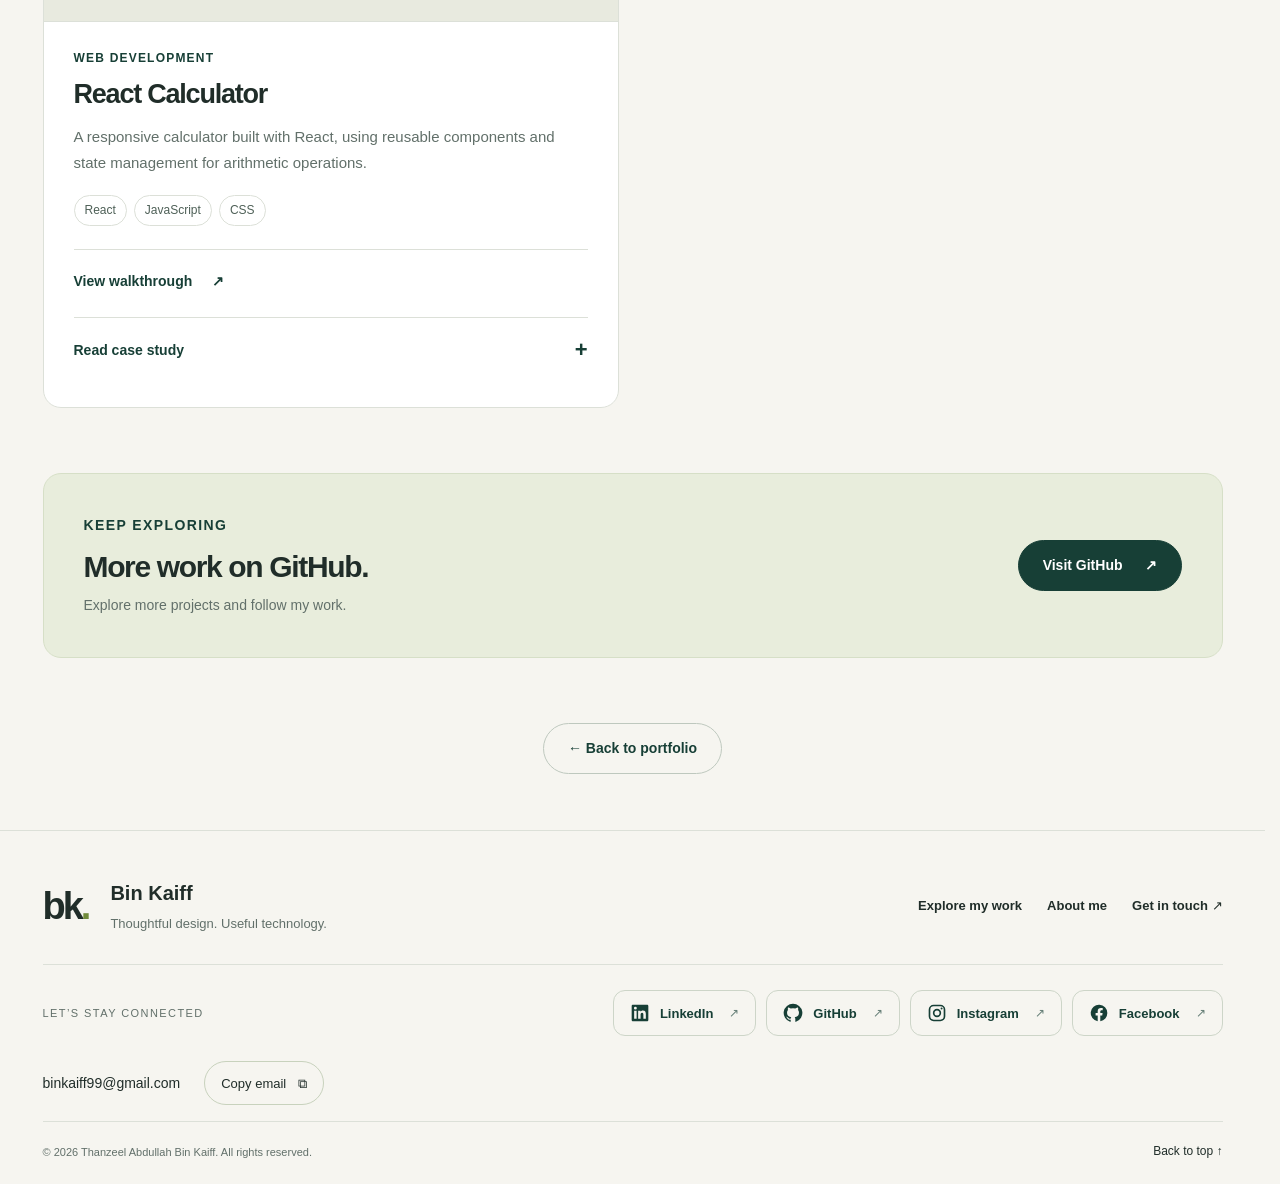
==== commit faa02bd9: "Update portfolio pages" ====
--- a/full.html
+++ b/full.html
@@ -371,7 +371,7 @@
 
                 <article class="project-card" id="photo-gallery">
                     <div class="project-image">
-                        <img src="images/photo.jpg" alt="Modern Photo Gallery project preview" loading="lazy" width="1600" height="829" decoding="async">
+                        <img src="images/photo.png" alt="Modern Photo Gallery project preview" loading="lazy" width="1600" height="829" decoding="async">
                         <span class="image-index">
                             05
                         </span>
@@ -450,7 +450,7 @@
 
                 <article class="project-card" id="react-calculator">
                     <div class="project-image">
-                        <img src="images/calculator.jpg" alt="React Calculator project preview" loading="lazy" width="1600" height="883" decoding="async">
+                        <img src="images/calculator.png" alt="React Calculator project preview" loading="lazy" width="1600" height="883" decoding="async">
                         <span class="image-index">
                             07
                         </span>
